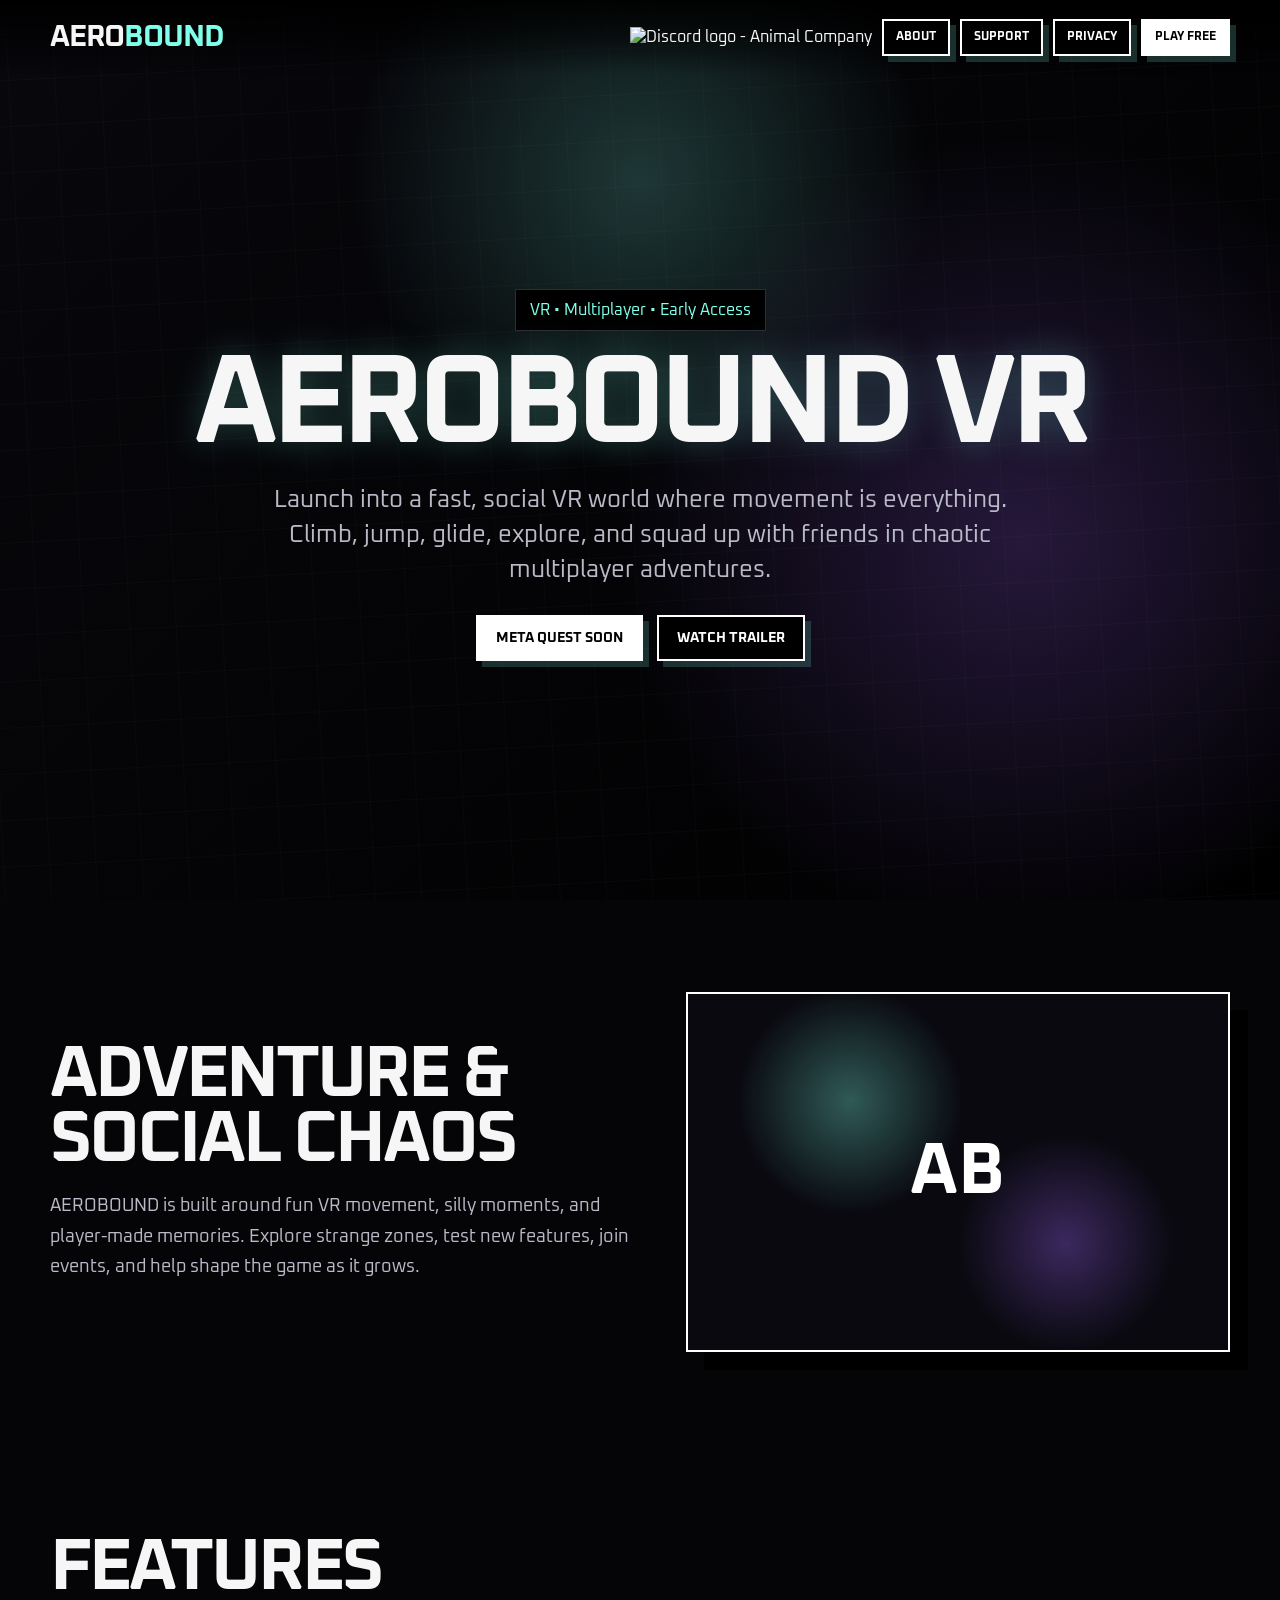
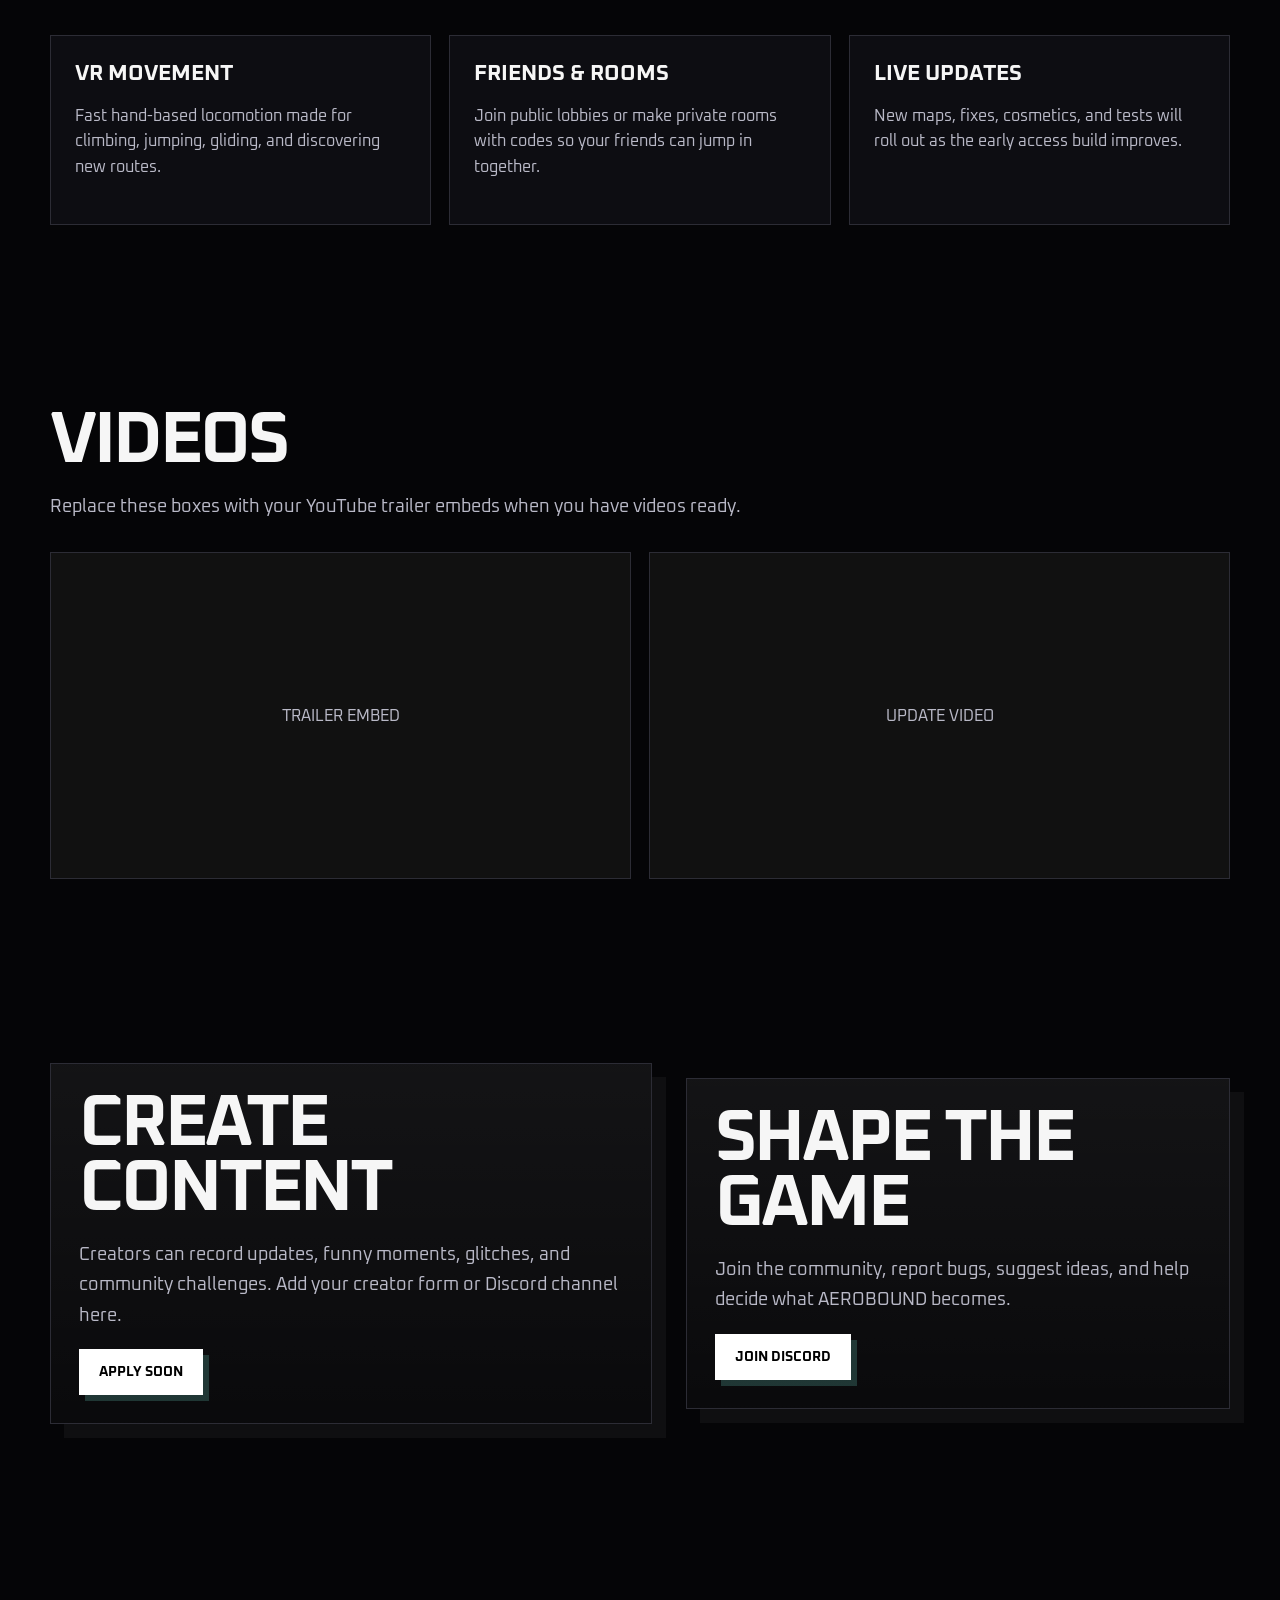
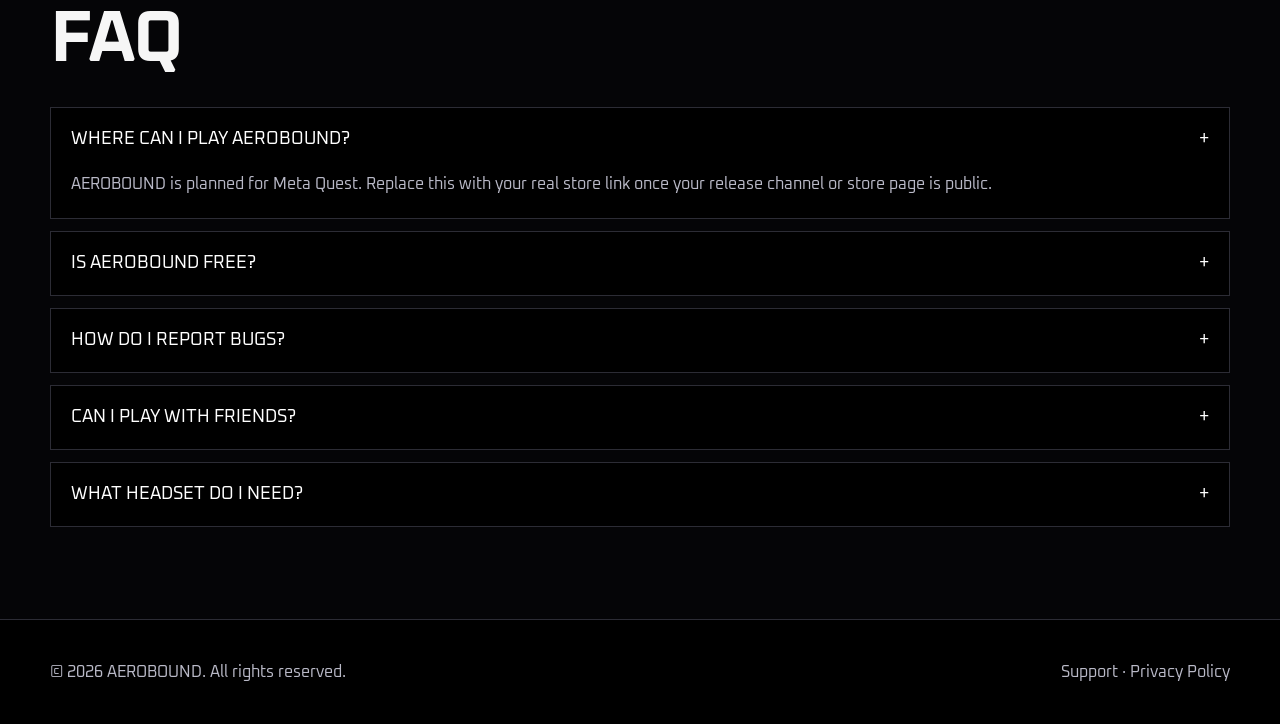
==== index.html @ 327889d9 "Add files via upload" ====
<!DOCTYPE html>
<html lang="en">
<head>
  <meta charset="utf-8">
  <title>AEROBOUND VR — Multiplayer VR Adventure Game</title>
  <meta name="description" content="AEROBOUND is a multiplayer VR adventure game built for movement, chaos, friends, and fast updates.">
  <meta property="og:title" content="AEROBOUND VR — Multiplayer VR Adventure Game">
  <meta property="og:description" content="Run, climb, glide, and survive with friends in AEROBOUND VR.">
  <meta name="viewport" content="width=device-width, initial-scale=1">
  <link rel="preconnect" href="https://fonts.googleapis.com">
  <link rel="preconnect" href="https://fonts.gstatic.com" crossorigin>
  <link href="https://fonts.googleapis.com/css2?family=Oxanium:wght@300;400;500;600;700;800&display=swap" rel="stylesheet">
  <link rel="stylesheet" href="assets/style.css">
</head>
<body>
<header class="nav">
  <div class="nav-inner">
    <a class="logo" href="index.html">AERO<span>BOUND</span></a>
    <nav class="nav-links">
      <a href="https://discord.com/invite/animalcompany" target="_blank" class="social-link-item w-inline-block"><img src="https://cdn.prod.website-files.com/68c5a54e4bcedd5575bdd7b5/68c8d2519acdcf470123af53_discord-logo.svg" loading="lazy" width="27" alt="Discord logo - Animal Company" class="image-18"></a>
      <a class="btn small ghost" href="#about">about</a>
      <a class="btn small ghost" href="support.html">support</a>
      <a class="btn small ghost" href="privacy.html">privacy</a>
      <a class="btn small" href="#play">play free</a>
    </nav>
  </div>
</header>

<main>
  <section class="hero" id="play">
    <div class="grid"></div>
    <div class="hero-card">
      <div class="badge">VR • Multiplayer • Early Access</div>
      <h1>AEROBOUND VR</h1>
      <p class="lead">Launch into a fast, social VR world where movement is everything. Climb, jump, glide, explore, and squad up with friends in chaotic multiplayer adventures.</p>
      <div class="hero-actions">
        <a class="btn" href="#" target="_blank">Meta Quest soon</a>
        <a class="btn ghost" href="#trailer">watch trailer</a>
      </div>
    </div>
  </section>

  <section class="section" id="about">
    <div class="container split">
      <div>
        <h2>Adventure & Social Chaos</h2>
        <p class="copy">AEROBOUND is built around fun VR movement, silly moments, and player-made memories. Explore strange zones, test new features, join events, and help shape the game as it grows.</p>
      </div>
      <div class="mock">AB</div>
    </div>
  </section>

  <section class="section">
    <div class="container">
      <h2>Features</h2>
      <div class="cards">
        <article class="card">
          <h3>VR Movement</h3>
          <p>Fast hand-based locomotion made for climbing, jumping, gliding, and discovering new routes.</p>
        </article>
        <article class="card">
          <h3>Friends & Rooms</h3>
          <p>Join public lobbies or make private rooms with codes so your friends can jump in together.</p>
        </article>
        <article class="card">
          <h3>Live Updates</h3>
          <p>New maps, fixes, cosmetics, and tests will roll out as the early access build improves.</p>
        </article>
      </div>
    </div>
  </section>

  <section class="section" id="trailer">
    <div class="container">
      <h2>Videos</h2>
      <p class="copy">Replace these boxes with your YouTube trailer embeds when you have videos ready.</p>
      <div class="video-grid">
        <div class="video-box">TRAILER EMBED</div>
        <div class="video-box">UPDATE VIDEO</div>
      </div>
    </div>
  </section>

  <section class="section">
    <div class="container split">
      <div class="panel">
        <h2>Create Content</h2>
        <p class="copy">Creators can record updates, funny moments, glitches, and community challenges. Add your creator form or Discord channel here.</p>
        <a class="btn" href="#" target="_blank">apply soon</a>
      </div>
      <div class="panel">
        <h2>Shape the Game</h2>
        <p class="copy">Join the community, report bugs, suggest ideas, and help decide what AEROBOUND becomes.</p>
        <a class="btn" href="#" target="_blank">join discord</a>
      </div>
    </div>
  </section>

  <section class="section" id="faq">
    <div class="container">
      <h2>FAQ</h2>
      <div class="faq">
        <div class="faq-item open">
          <button class="faq-q">Where can I play AEROBOUND? <span>+</span></button>
          <div class="faq-a">AEROBOUND is planned for Meta Quest. Replace this with your real store link once your release channel or store page is public.</div>
        </div>
        <div class="faq-item">
          <button class="faq-q">Is AEROBOUND free? <span>+</span></button>
          <div class="faq-a">Set this to match your real plan. Example: “Yes, AEROBOUND will be free during early access.”</div>
        </div>
        <div class="faq-item">
          <button class="faq-q">How do I report bugs? <span>+</span></button>
          <div class="faq-a">Use the support page or Discord bug-report channel. Add your real links before publishing.</div>
        </div>
        <div class="faq-item">
          <button class="faq-q">Can I play with friends? <span>+</span></button>
          <div class="faq-a">Yes, the goal is public and private multiplayer rooms so friends can play together.</div>
        </div>
        <div class="faq-item">
          <button class="faq-q">What headset do I need? <span>+</span></button>
          <div class="faq-a">Planned support should list your tested devices, like Meta Quest 2, Quest 3S, and Quest 3, once confirmed.</div>
        </div>
      </div>
    </div>
  </section>
</main>

<footer class="footer">
  <div class="footer-inner">
    <div>© <span id="year"></span> AEROBOUND. All rights reserved.</div>
    <div><a href="support.html">Support</a> · <a href="privacy.html">Privacy Policy</a></div>
  </div>
</footer>
<script src="assets/script.js"></script>
</body>
</html>
---- assets/style.css ----
:root{
  --bg:#050507;
  --panel:#0d0d12;
  --text:#f6f6f6;
  --muted:#b9b9c7;
  --line:#2c2c35;
  --accent:#80ffea;
  --accent2:#a267ff;
  --white:#fff;
  --black:#000;
}
*{box-sizing:border-box}
html{scroll-behavior:smooth}
body{margin:0;background:var(--bg);color:var(--text);font-family:Oxanium,Arial,sans-serif;overflow-x:hidden}
a{color:inherit;text-decoration:none}
.nav{
  position:fixed;top:0;left:0;right:0;z-index:20;
  background:linear-gradient(180deg,rgba(0,0,0,.92),rgba(0,0,0,.55),transparent);
  padding:18px 24px;
}
.nav-inner{max-width:1180px;margin:auto;display:flex;align-items:center;justify-content:space-between;gap:18px}
.logo{font-family:Oxanium,monospace;font-weight:700;font-size:30px;letter-spacing:-1px}
.logo span{color:var(--accent)}
.nav-links{display:flex;gap:10px;align-items:center;flex-wrap:wrap;justify-content:flex-end}
.btn{
  display:inline-flex;align-items:center;justify-content:center;gap:8px;
  border:2px solid var(--white);background:var(--white);color:var(--black);
  padding:12px 18px;border-radius:0;text-transform:uppercase;font-family:Oxanium,monospace;
  font-weight:700;font-size:14px;transition:.18s ease;box-shadow:6px 6px 0 rgba(128,255,234,.18)
}
.btn:hover{transform:translate(-2px,-2px);box-shadow:8px 8px 0 rgba(162,103,255,.45)}
.btn.ghost{background:#000;color:#fff}
.btn.small{padding:9px 12px;font-size:12px}
.hero{
  min-height:100vh;display:flex;align-items:center;justify-content:center;text-align:center;
  padding:120px 22px 70px;position:relative;overflow:hidden;
  background:
    radial-gradient(circle at 50% 20%, rgba(128,255,234,.2), transparent 30%),
    radial-gradient(circle at 80% 60%, rgba(162,103,255,.22), transparent 35%),
    linear-gradient(135deg,#08080d,#000);
}
.grid{
  position:absolute;inset:0;opacity:.18;background-image:
    linear-gradient(rgba(255,255,255,.12) 1px,transparent 1px),
    linear-gradient(90deg,rgba(255,255,255,.12) 1px,transparent 1px);
  background-size:42px 42px;transform:rotate(-3deg) scale(1.1)
}
.hero-card{position:relative;z-index:2;max-width:900px}
.badge{font-family:Oxanium,monospace;border:1px solid var(--line);background:#000;padding:10px 14px;display:inline-block;margin-bottom:20px;color:var(--accent)}
h1,h2,h3{font-family:Oxanium,monospace;text-transform:uppercase;margin:0}
h1{font-size:clamp(54px,11vw,126px);line-height:.86;letter-spacing:-6px;text-shadow:0 0 35px rgba(128,255,234,.25)}
h2{font-size:clamp(34px,6vw,72px);line-height:.9;letter-spacing:-3px}
h3{font-size:22px}
.lead{font-size:clamp(18px,2vw,24px);line-height:1.45;color:var(--muted);max-width:760px;margin:24px auto 28px}
.hero-actions{display:flex;gap:14px;justify-content:center;flex-wrap:wrap}
.section{padding:92px 22px;position:relative}
.container{max-width:1180px;margin:auto}
.split{display:grid;grid-template-columns:1.05fr .95fr;gap:34px;align-items:center}
.copy{font-size:18px;line-height:1.7;color:var(--muted)}
.panel{
  background:linear-gradient(180deg,rgba(255,255,255,.06),rgba(255,255,255,.02));
  border:1px solid var(--line);padding:28px;box-shadow:14px 14px 0 rgba(255,255,255,.04)
}
.mock{
  min-height:360px;border:2px solid #fff;background:
   radial-gradient(circle at 30% 30%,rgba(128,255,234,.33),transparent 25%),
   radial-gradient(circle at 70% 70%,rgba(162,103,255,.33),transparent 24%),
   #09090f;display:flex;align-items:center;justify-content:center;
   font-family:Oxanium,monospace;font-size:72px;font-weight:700;color:#fff;box-shadow:18px 18px 0 #000
}
.cards{display:grid;grid-template-columns:repeat(3,1fr);gap:18px;margin-top:34px}
.card{background:var(--panel);border:1px solid var(--line);padding:24px;min-height:190px}
.card p{color:var(--muted);line-height:1.6}
.video-grid{display:grid;grid-template-columns:repeat(2,1fr);gap:18px;margin-top:30px}
.video-box{aspect-ratio:16/9;border:1px solid var(--line);background:#111;display:flex;align-items:center;justify-content:center;color:var(--muted);font-family:Oxanium,monospace}
.faq{display:grid;gap:12px;margin-top:34px}
.faq-item{background:#000;border:1px solid var(--line)}
.faq-q{width:100%;padding:20px;background:#000;color:#fff;border:0;text-align:left;font-family:Oxanium,monospace;text-transform:uppercase;font-size:18px;cursor:pointer;display:flex;justify-content:space-between;gap:20px}
.faq-a{display:none;padding:0 20px 20px;color:var(--muted);line-height:1.65}
.faq-item.open .faq-a{display:block}
.footer{padding:42px 22px;border-top:1px solid var(--line);background:#000;color:var(--muted)}
.footer-inner{max-width:1180px;margin:auto;display:flex;justify-content:space-between;gap:18px;flex-wrap:wrap}
.page{padding-top:120px;min-height:80vh}
.notice{border-left:4px solid var(--accent);padding:14px 18px;background:#0b0b10;color:var(--muted);line-height:1.55}
@media(max-width:850px){
  .nav{position:absolute}
  .nav-inner{align-items:flex-start;flex-direction:column}
  .nav-links{justify-content:flex-start}
  .split,.cards,.video-grid{grid-template-columns:1fr}
  h1{letter-spacing:-3px}
}
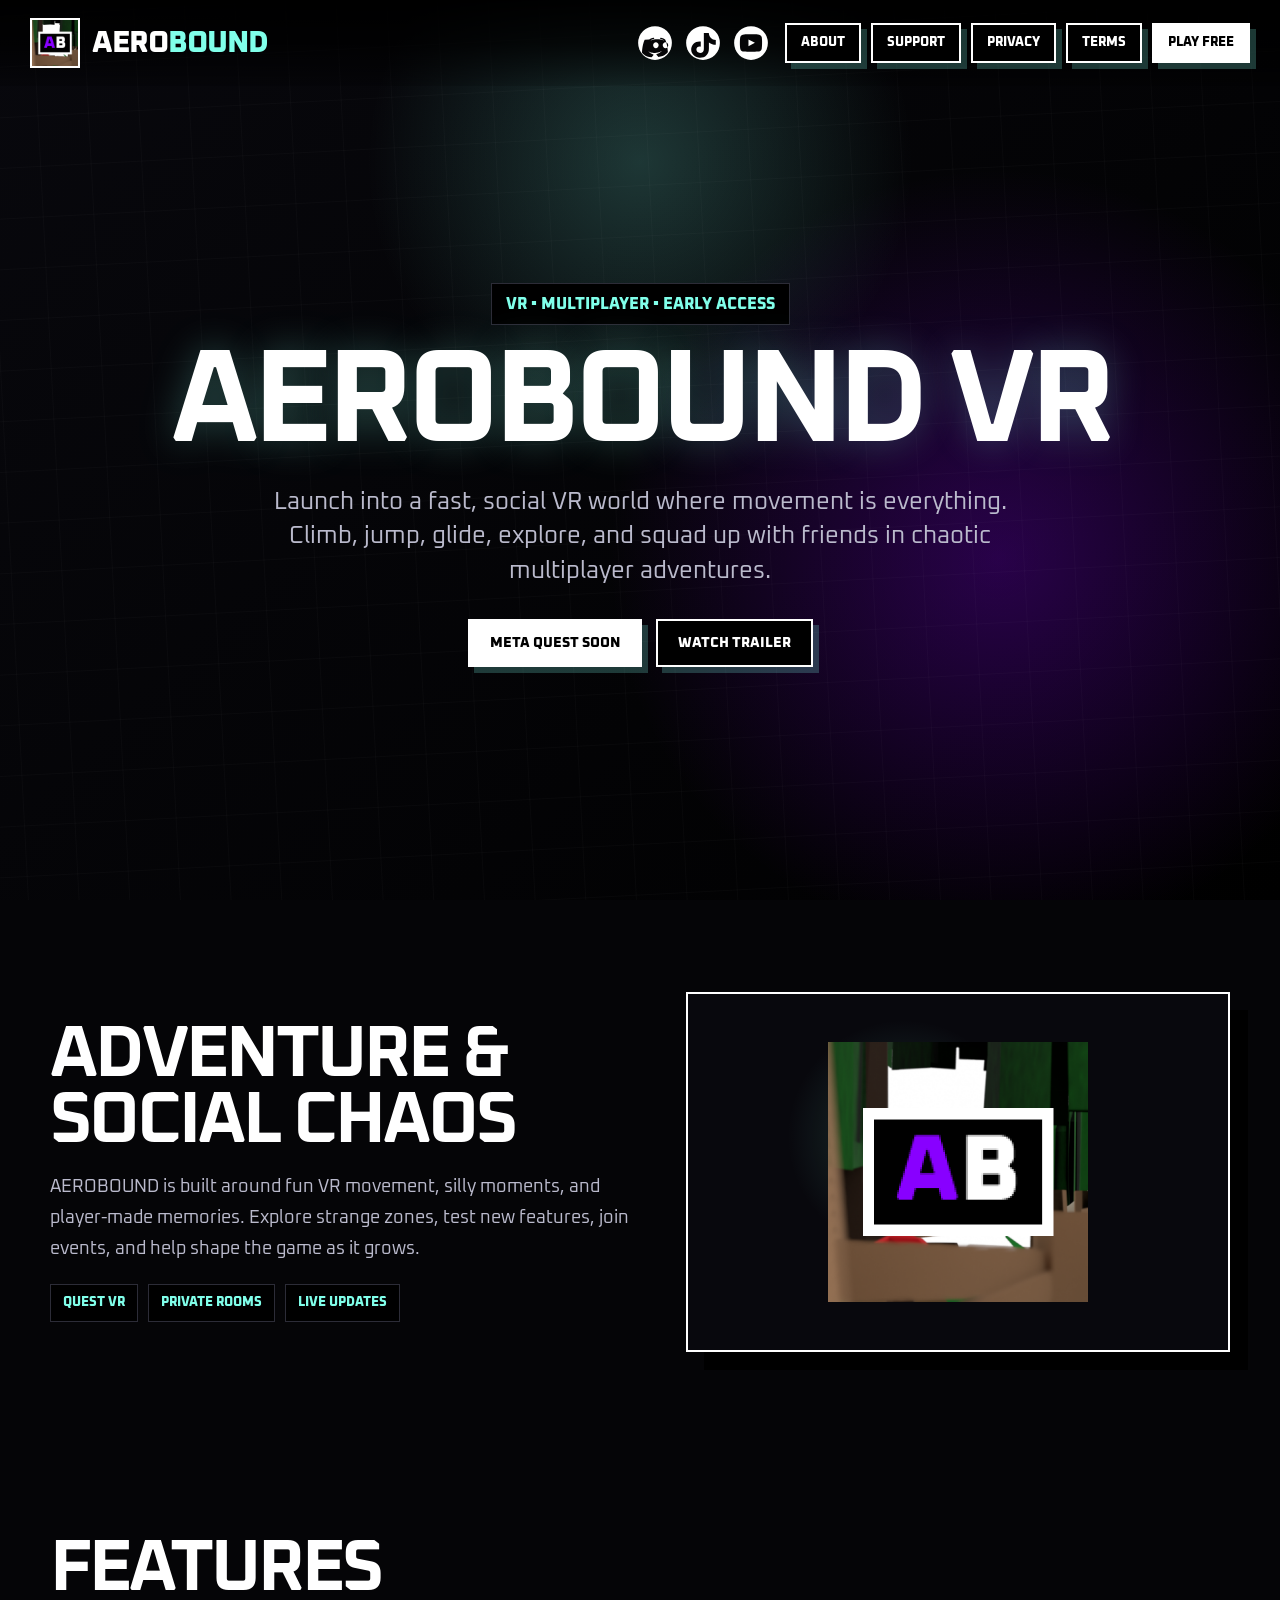
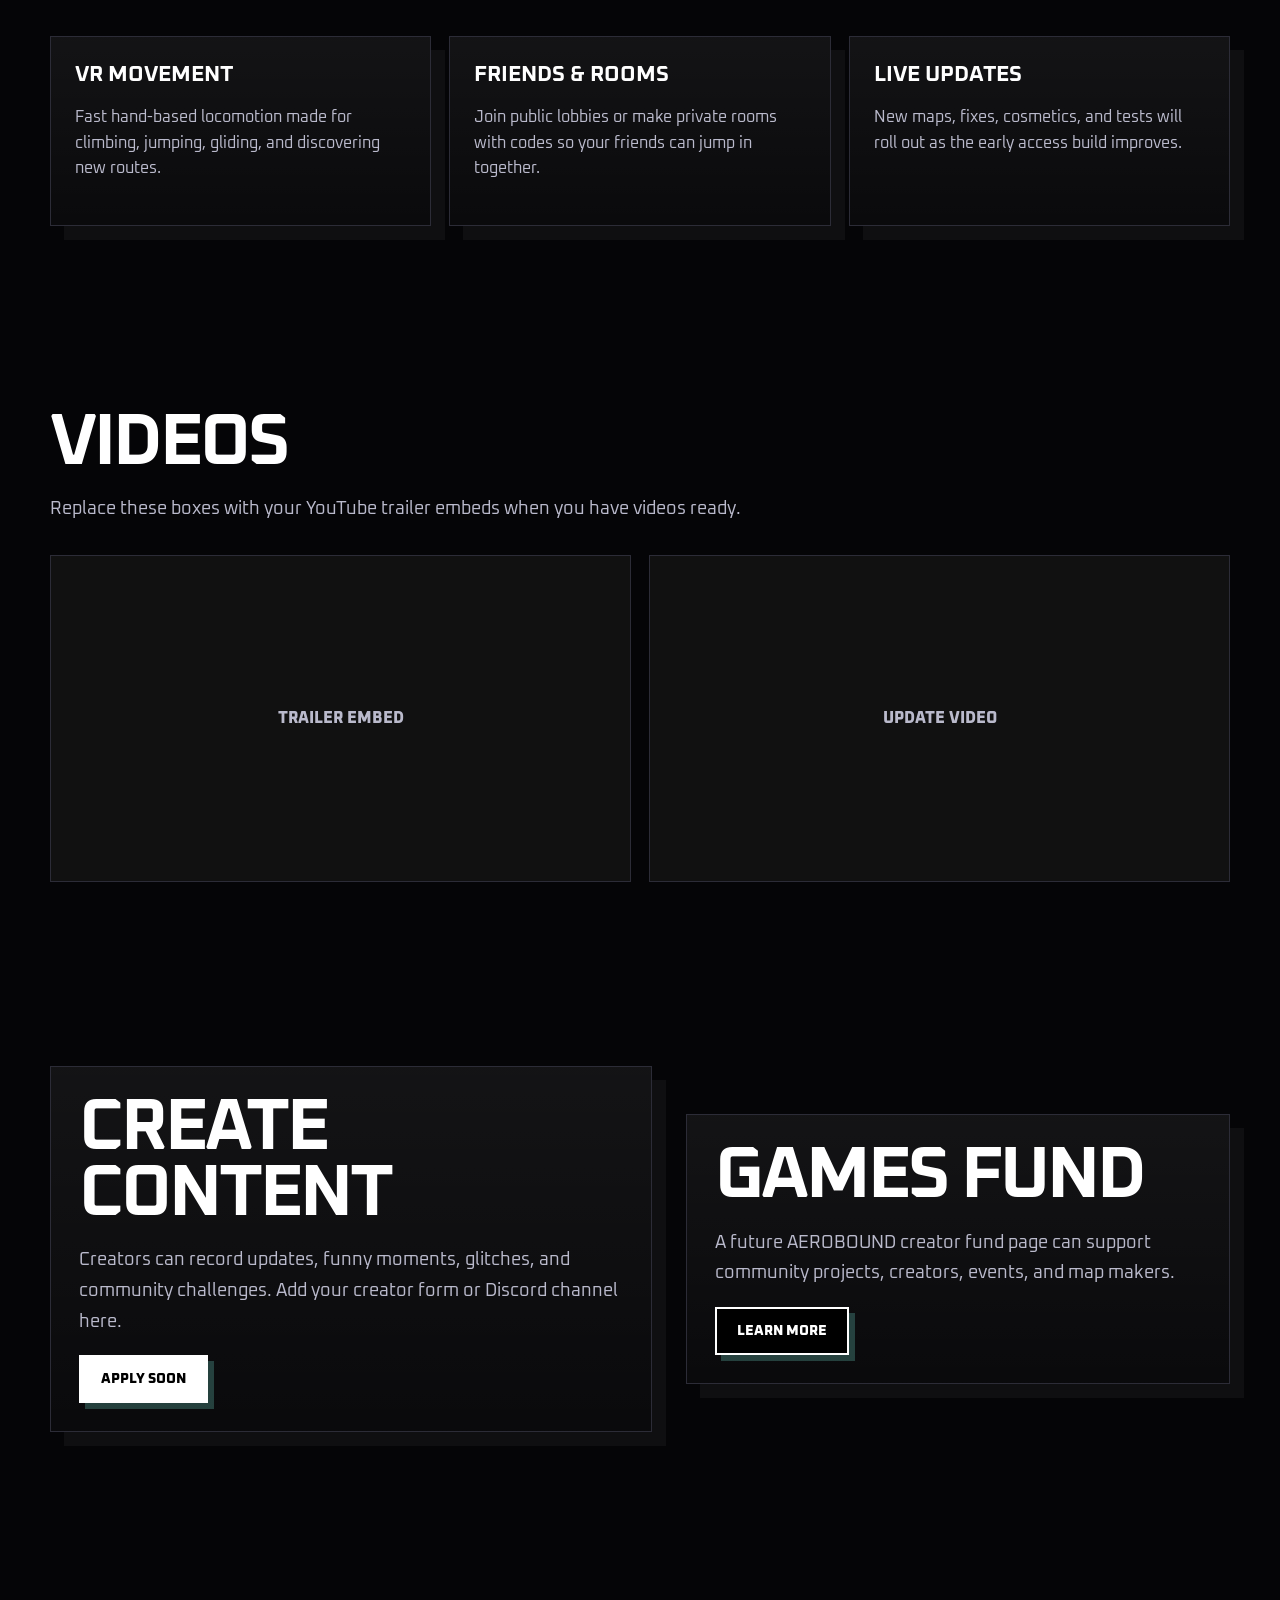
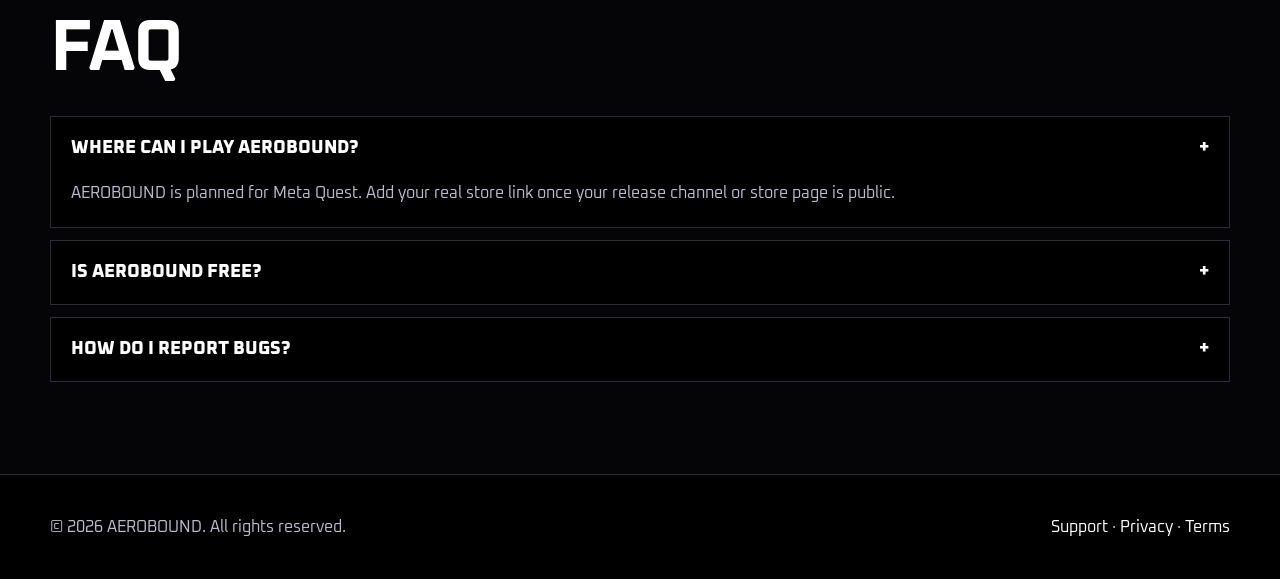
==== commit 4c7d2cfd: "Add files via upload" ====
--- a/index.html
+++ b/index.html
@@ -1,136 +1,7 @@
-<!DOCTYPE html>
-<html lang="en">
-<head>
-  <meta charset="utf-8">
-  <title>AEROBOUND VR — Multiplayer VR Adventure Game</title>
-  <meta name="description" content="AEROBOUND is a multiplayer VR adventure game built for movement, chaos, friends, and fast updates.">
-  <meta property="og:title" content="AEROBOUND VR — Multiplayer VR Adventure Game">
-  <meta property="og:description" content="Run, climb, glide, and survive with friends in AEROBOUND VR.">
-  <meta name="viewport" content="width=device-width, initial-scale=1">
-  <link rel="preconnect" href="https://fonts.googleapis.com">
-  <link rel="preconnect" href="https://fonts.gstatic.com" crossorigin>
-  <link href="https://fonts.googleapis.com/css2?family=Oxanium:wght@300;400;500;600;700;800&display=swap" rel="stylesheet">
-  <link rel="stylesheet" href="assets/style.css">
-</head>
-<body>
-<header class="nav">
-  <div class="nav-inner">
-    <a class="logo" href="index.html">AERO<span>BOUND</span></a>
-    <nav class="nav-links">
-      <a href="https://discord.com/invite/animalcompany" target="_blank" class="social-link-item w-inline-block"><img src="https://cdn.prod.website-files.com/68c5a54e4bcedd5575bdd7b5/68c8d2519acdcf470123af53_discord-logo.svg" loading="lazy" width="27" alt="Discord logo - Animal Company" class="image-18"></a>
-      <a class="btn small ghost" href="#about">about</a>
-      <a class="btn small ghost" href="support.html">support</a>
-      <a class="btn small ghost" href="privacy.html">privacy</a>
-      <a class="btn small" href="#play">play free</a>
-    </nav>
-  </div>
-</header>
-
-<main>
-  <section class="hero" id="play">
-    <div class="grid"></div>
-    <div class="hero-card">
-      <div class="badge">VR • Multiplayer • Early Access</div>
-      <h1>AEROBOUND VR</h1>
-      <p class="lead">Launch into a fast, social VR world where movement is everything. Climb, jump, glide, explore, and squad up with friends in chaotic multiplayer adventures.</p>
-      <div class="hero-actions">
-        <a class="btn" href="#" target="_blank">Meta Quest soon</a>
-        <a class="btn ghost" href="#trailer">watch trailer</a>
-      </div>
-    </div>
-  </section>
-
-  <section class="section" id="about">
-    <div class="container split">
-      <div>
-        <h2>Adventure & Social Chaos</h2>
-        <p class="copy">AEROBOUND is built around fun VR movement, silly moments, and player-made memories. Explore strange zones, test new features, join events, and help shape the game as it grows.</p>
-      </div>
-      <div class="mock">AB</div>
-    </div>
-  </section>
-
-  <section class="section">
-    <div class="container">
-      <h2>Features</h2>
-      <div class="cards">
-        <article class="card">
-          <h3>VR Movement</h3>
-          <p>Fast hand-based locomotion made for climbing, jumping, gliding, and discovering new routes.</p>
-        </article>
-        <article class="card">
-          <h3>Friends & Rooms</h3>
-          <p>Join public lobbies or make private rooms with codes so your friends can jump in together.</p>
-        </article>
-        <article class="card">
-          <h3>Live Updates</h3>
-          <p>New maps, fixes, cosmetics, and tests will roll out as the early access build improves.</p>
-        </article>
-      </div>
-    </div>
-  </section>
-
-  <section class="section" id="trailer">
-    <div class="container">
-      <h2>Videos</h2>
-      <p class="copy">Replace these boxes with your YouTube trailer embeds when you have videos ready.</p>
-      <div class="video-grid">
-        <div class="video-box">TRAILER EMBED</div>
-        <div class="video-box">UPDATE VIDEO</div>
-      </div>
-    </div>
-  </section>
-
-  <section class="section">
-    <div class="container split">
-      <div class="panel">
-        <h2>Create Content</h2>
-        <p class="copy">Creators can record updates, funny moments, glitches, and community challenges. Add your creator form or Discord channel here.</p>
-        <a class="btn" href="#" target="_blank">apply soon</a>
-      </div>
-      <div class="panel">
-        <h2>Shape the Game</h2>
-        <p class="copy">Join the community, report bugs, suggest ideas, and help decide what AEROBOUND becomes.</p>
-        <a class="btn" href="#" target="_blank">join discord</a>
-      </div>
-    </div>
-  </section>
-
-  <section class="section" id="faq">
-    <div class="container">
-      <h2>FAQ</h2>
-      <div class="faq">
-        <div class="faq-item open">
-          <button class="faq-q">Where can I play AEROBOUND? <span>+</span></button>
-          <div class="faq-a">AEROBOUND is planned for Meta Quest. Replace this with your real store link once your release channel or store page is public.</div>
-        </div>
-        <div class="faq-item">
-          <button class="faq-q">Is AEROBOUND free? <span>+</span></button>
-          <div class="faq-a">Set this to match your real plan. Example: “Yes, AEROBOUND will be free during early access.”</div>
-        </div>
-        <div class="faq-item">
-          <button class="faq-q">How do I report bugs? <span>+</span></button>
-          <div class="faq-a">Use the support page or Discord bug-report channel. Add your real links before publishing.</div>
-        </div>
-        <div class="faq-item">
-          <button class="faq-q">Can I play with friends? <span>+</span></button>
-          <div class="faq-a">Yes, the goal is public and private multiplayer rooms so friends can play together.</div>
-        </div>
-        <div class="faq-item">
-          <button class="faq-q">What headset do I need? <span>+</span></button>
-          <div class="faq-a">Planned support should list your tested devices, like Meta Quest 2, Quest 3S, and Quest 3, once confirmed.</div>
-        </div>
-      </div>
-    </div>
-  </section>
-</main>
-
-<footer class="footer">
-  <div class="footer-inner">
-    <div>© <span id="year"></span> AEROBOUND. All rights reserved.</div>
-    <div><a href="support.html">Support</a> · <a href="privacy.html">Privacy Policy</a></div>
-  </div>
-</footer>
-<script src="assets/script.js"></script>
-</body>
-</html>
+<!DOCTYPE html><html lang="en"><head><meta charset="utf-8"><title>AEROBOUND VR</title><meta name="description" content="AEROBOUND is a multiplayer VR adventure game built for movement, chaos, friends, and fast updates."><meta name="viewport" content="width=device-width, initial-scale=1"><meta property="og:title" content="AEROBOUND VR"><meta property="og:description" content="AEROBOUND is a multiplayer VR adventure game built for movement, chaos, friends, and fast updates."><meta property="og:image" content="assets/images/og-image.png"><meta name="theme-color" content="#050507"><link rel="icon" href="favicon.ico"><link rel="icon" type="image/png" sizes="32x32" href="assets/favicons/favicon-32.png"><link rel="apple-touch-icon" href="assets/favicons/apple-touch-icon.png"><link rel="preconnect" href="https://fonts.googleapis.com"><link rel="preconnect" href="https://fonts.gstatic.com" crossorigin><link href="https://fonts.googleapis.com/css2?family=Oxanium:wght@300;400;500;600;700;800&display=swap" rel="stylesheet"><link rel="stylesheet" href="assets/css/style.css"></head><body><header class="nav"><div class="nav-inner"><a class="brand" href="./"><img src="assets/images/logo.png" alt="AEROBOUND AB logo"><span>AERO<span>BOUND</span></span></a><div class="nav-right"><div class="socials"><a href="https://discord.com" target="_blank" aria-label="Discord"><img src="assets/icons/discord.svg" alt="Discord"></a><a href="https://www.tiktok.com" target="_blank" aria-label="TikTok"><img src="assets/icons/tiktok.svg" alt="TikTok"></a><a href="https://www.youtube.com" target="_blank" aria-label="YouTube"><img src="assets/icons/youtube.svg" alt="YouTube"></a></div><button class="menu-btn" data-menu>Menu</button><nav class="nav-links"><a class="btn small ghost" href="#about">About</a><a class="btn small ghost" href="support/">Support</a><a class="btn small ghost" href="privacy/">Privacy</a><a class="btn small ghost" href="terms/">Terms</a><a class="btn small" href="#play">Play Free</a></nav></div></div></header>
+<main><section class="hero" id="play"><div class="grid"></div><div class="hero-card"><div class="badge">VR • Multiplayer • Early Access</div><h1>AEROBOUND VR</h1><p class="lead">Launch into a fast, social VR world where movement is everything. Climb, jump, glide, explore, and squad up with friends in chaotic multiplayer adventures.</p><div class="hero-actions"><a class="btn" href="#">Meta Quest Soon</a><a class="btn ghost" href="#trailer">Watch Trailer</a></div></div></section>
+<section class="section" id="about"><div class="container split"><div><h2>Adventure & Social Chaos</h2><p class="copy">AEROBOUND is built around fun VR movement, silly moments, and player-made memories. Explore strange zones, test new features, join events, and help shape the game as it grows.</p><div class="pill-list"><span class="pill">Quest VR</span><span class="pill">Private Rooms</span><span class="pill">Live Updates</span></div></div><div class="logo-showcase"><img src="assets/images/logo.png" alt="AEROBOUND AB logo"></div></div></section>
+<section class="section"><div class="container"><h2>Features</h2><div class="cards"><article class="card"><h3>VR Movement</h3><p>Fast hand-based locomotion made for climbing, jumping, gliding, and discovering new routes.</p></article><article class="card"><h3>Friends & Rooms</h3><p>Join public lobbies or make private rooms with codes so your friends can jump in together.</p></article><article class="card"><h3>Live Updates</h3><p>New maps, fixes, cosmetics, and tests will roll out as the early access build improves.</p></article></div></div></section>
+<section class="section" id="trailer"><div class="container"><h2>Videos</h2><p class="copy">Replace these boxes with your YouTube trailer embeds when you have videos ready.</p><div class="video-grid"><div class="video-box">TRAILER EMBED</div><div class="video-box">UPDATE VIDEO</div></div></div></section>
+<section class="section"><div class="container split"><div class="panel"><h2>Create Content</h2><p class="copy">Creators can record updates, funny moments, glitches, and community challenges. Add your creator form or Discord channel here.</p><a class="btn" href="#">Apply Soon</a></div><div class="panel"><h2>Games Fund</h2><p class="copy">A future AEROBOUND creator fund page can support community projects, creators, events, and map makers.</p><a class="btn ghost" href="games-fund/">Learn More</a></div></div></section>
+<section class="section" id="faq"><div class="container"><h2>FAQ</h2><div class="faq"><div class="faq-item open"><button class="faq-q">Where can I play AEROBOUND? <span>+</span></button><div class="faq-a">AEROBOUND is planned for Meta Quest. Add your real store link once your release channel or store page is public.</div></div><div class="faq-item"><button class="faq-q">Is AEROBOUND free? <span>+</span></button><div class="faq-a">Set this to match your real plan. Example: “Yes, AEROBOUND will be free during early access.”</div></div><div class="faq-item"><button class="faq-q">How do I report bugs? <span>+</span></button><div class="faq-a">Use the support page or Discord bug-report channel.</div></div></div></div></section></main><footer class="footer"><div class="footer-inner"><div>© <span data-year></span> AEROBOUND. All rights reserved.</div><div><a href="support/">Support</a> · <a href="privacy/">Privacy</a> · <a href="terms/">Terms</a></div></div></footer><script src="assets/js/script.js"></script></body></html>
--- a/assets/css/style.css
+++ b/assets/css/style.css
@@ -0,0 +1 @@
+:root{--bg:#050507;--panel:#0d0d12;--text:#fff;--muted:#babacc;--line:#2c2c37;--accent:#80ffea;--purple:#8c00ff;--shadow:rgba(128,255,234,.22)}*{box-sizing:border-box}html{scroll-behavior:smooth}body{margin:0;background:var(--bg);color:var(--text);font-family:Oxanium,Arial,sans-serif;overflow-x:hidden}a{color:inherit;text-decoration:none}img{max-width:100%;display:block}.nav{position:fixed;top:0;left:0;right:0;z-index:50;background:linear-gradient(180deg,rgba(0,0,0,.96),rgba(0,0,0,.74),rgba(0,0,0,.15));padding:18px 22px}.nav-inner{max-width:1220px;margin:auto;display:flex;align-items:center;justify-content:space-between;gap:18px}.brand{display:flex;align-items:center;gap:12px;font-weight:800;font-size:30px;letter-spacing:-1px}.brand img{width:50px;height:50px;object-fit:cover;border:2px solid #fff}.brand span span{color:var(--accent)}.nav-right{display:flex;align-items:center;gap:16px}.socials{display:flex;align-items:center;gap:12px}.socials a{width:36px;height:36px;display:grid;place-items:center;transition:.18s}.socials a:hover{transform:translateY(-3px) scale(1.06)}.nav-links{display:flex;align-items:center;gap:10px}.btn{display:inline-flex;align-items:center;justify-content:center;border:2px solid #fff;background:#fff;color:#000;padding:13px 20px;text-transform:uppercase;font-weight:800;font-size:14px;box-shadow:6px 6px 0 var(--shadow);transition:.18s}.btn:hover{transform:translate(-2px,-2px);box-shadow:9px 9px 0 rgba(140,0,255,.55)}.btn.ghost{background:#000;color:#fff}.btn.small{padding:10px 14px;font-size:13px}.menu-btn{display:none;background:#000;color:#fff;border:2px solid #fff;padding:10px 12px;font-family:inherit;font-weight:800;text-transform:uppercase}.hero{min-height:100vh;display:flex;align-items:center;justify-content:center;text-align:center;padding:130px 22px 80px;position:relative;overflow:hidden;background:radial-gradient(circle at 50% 18%,rgba(128,255,234,.20),transparent 28%),radial-gradient(circle at 78% 62%,rgba(140,0,255,.28),transparent 34%),linear-gradient(135deg,#08080d,#000)}.grid{position:absolute;inset:0;opacity:.16;background-image:linear-gradient(rgba(255,255,255,.14) 1px,transparent 1px),linear-gradient(90deg,rgba(255,255,255,.14) 1px,transparent 1px);background-size:44px 44px;transform:rotate(-3deg) scale(1.15)}.hero-card{position:relative;z-index:2;max-width:960px}.badge{display:inline-block;border:1px solid var(--line);background:#000;padding:10px 14px;color:var(--accent);font-weight:800;text-transform:uppercase;margin-bottom:22px}h1,h2,h3{font-family:Oxanium,monospace;text-transform:uppercase;margin:0}h1{font-size:clamp(56px,11vw,132px);line-height:.86;letter-spacing:-6px;text-shadow:0 0 38px rgba(128,255,234,.28)}h2{font-size:clamp(34px,6vw,72px);line-height:.92;letter-spacing:-3px}h3{font-size:22px}.lead{font-size:clamp(18px,2vw,24px);line-height:1.45;color:var(--muted);max-width:780px;margin:24px auto 30px}.hero-actions,.row-actions{display:flex;gap:14px;justify-content:center;flex-wrap:wrap}.section{padding:92px 22px;position:relative}.container{max-width:1180px;margin:auto}.split{display:grid;grid-template-columns:1.05fr .95fr;gap:34px;align-items:center}.copy{font-size:18px;line-height:1.7;color:var(--muted)}.panel,.card{background:linear-gradient(180deg,rgba(255,255,255,.06),rgba(255,255,255,.02));border:1px solid var(--line);box-shadow:14px 14px 0 rgba(255,255,255,.04)}.panel{padding:28px}.logo-showcase{min-height:360px;display:grid;place-items:center;background:radial-gradient(circle at 40% 40%,rgba(128,255,234,.18),transparent 30%),#08080d;border:2px solid #fff;box-shadow:18px 18px 0 #000}.logo-showcase img{width:260px;height:260px;object-fit:cover}.cards{display:grid;grid-template-columns:repeat(3,1fr);gap:18px;margin-top:34px}.card{padding:24px;min-height:190px}.card p{color:var(--muted);line-height:1.6}.video-grid{display:grid;grid-template-columns:repeat(2,1fr);gap:18px;margin-top:30px}.video-box{aspect-ratio:16/9;border:1px solid var(--line);background:#111;display:flex;align-items:center;justify-content:center;color:var(--muted);font-weight:800}.faq{display:grid;gap:12px;margin-top:34px}.faq-item{background:#000;border:1px solid var(--line)}.faq-q{width:100%;padding:20px;background:#000;color:#fff;border:0;text-align:left;font-family:inherit;text-transform:uppercase;font-size:18px;font-weight:800;cursor:pointer;display:flex;justify-content:space-between}.faq-a{display:none;padding:0 20px 20px;color:var(--muted);line-height:1.65}.faq-item.open .faq-a{display:block}.page{padding-top:145px;min-height:80vh}.notice{border-left:4px solid var(--accent);padding:14px 18px;background:#0b0b10;color:var(--muted);line-height:1.55}.footer{padding:42px 22px;border-top:1px solid var(--line);background:#000;color:var(--muted)}.footer-inner{max-width:1180px;margin:auto;display:flex;justify-content:space-between;gap:18px;flex-wrap:wrap}.footer a{color:#fff}.pill-list{display:flex;gap:10px;flex-wrap:wrap;margin-top:20px}.pill{border:1px solid var(--line);padding:10px 12px;background:#000;color:var(--accent);font-weight:800;text-transform:uppercase;font-size:13px}.mobile-only{display:none}@media(max-width:980px){.nav-inner{align-items:flex-start}.nav-right{margin-left:auto}.menu-btn{display:block}.nav-links{display:none;position:absolute;top:82px;left:22px;right:22px;background:#000;border:1px solid var(--line);padding:12px;flex-direction:column;align-items:stretch}.nav-links.open{display:flex}.nav-links .btn{width:100%}.socials{display:none}.split,.cards,.video-grid{grid-template-columns:1fr}.brand{font-size:24px}.brand img{width:44px;height:44px}h1{letter-spacing:-3px}.section{padding:72px 18px}.page{padding-top:120px}.mobile-only{display:block}}@media(max-width:520px){.nav{padding:14px}.brand span{display:none}.hero{padding-top:110px}.btn{width:100%}.hero-actions{width:100%}.logo-showcase img{width:210px;height:210px}}
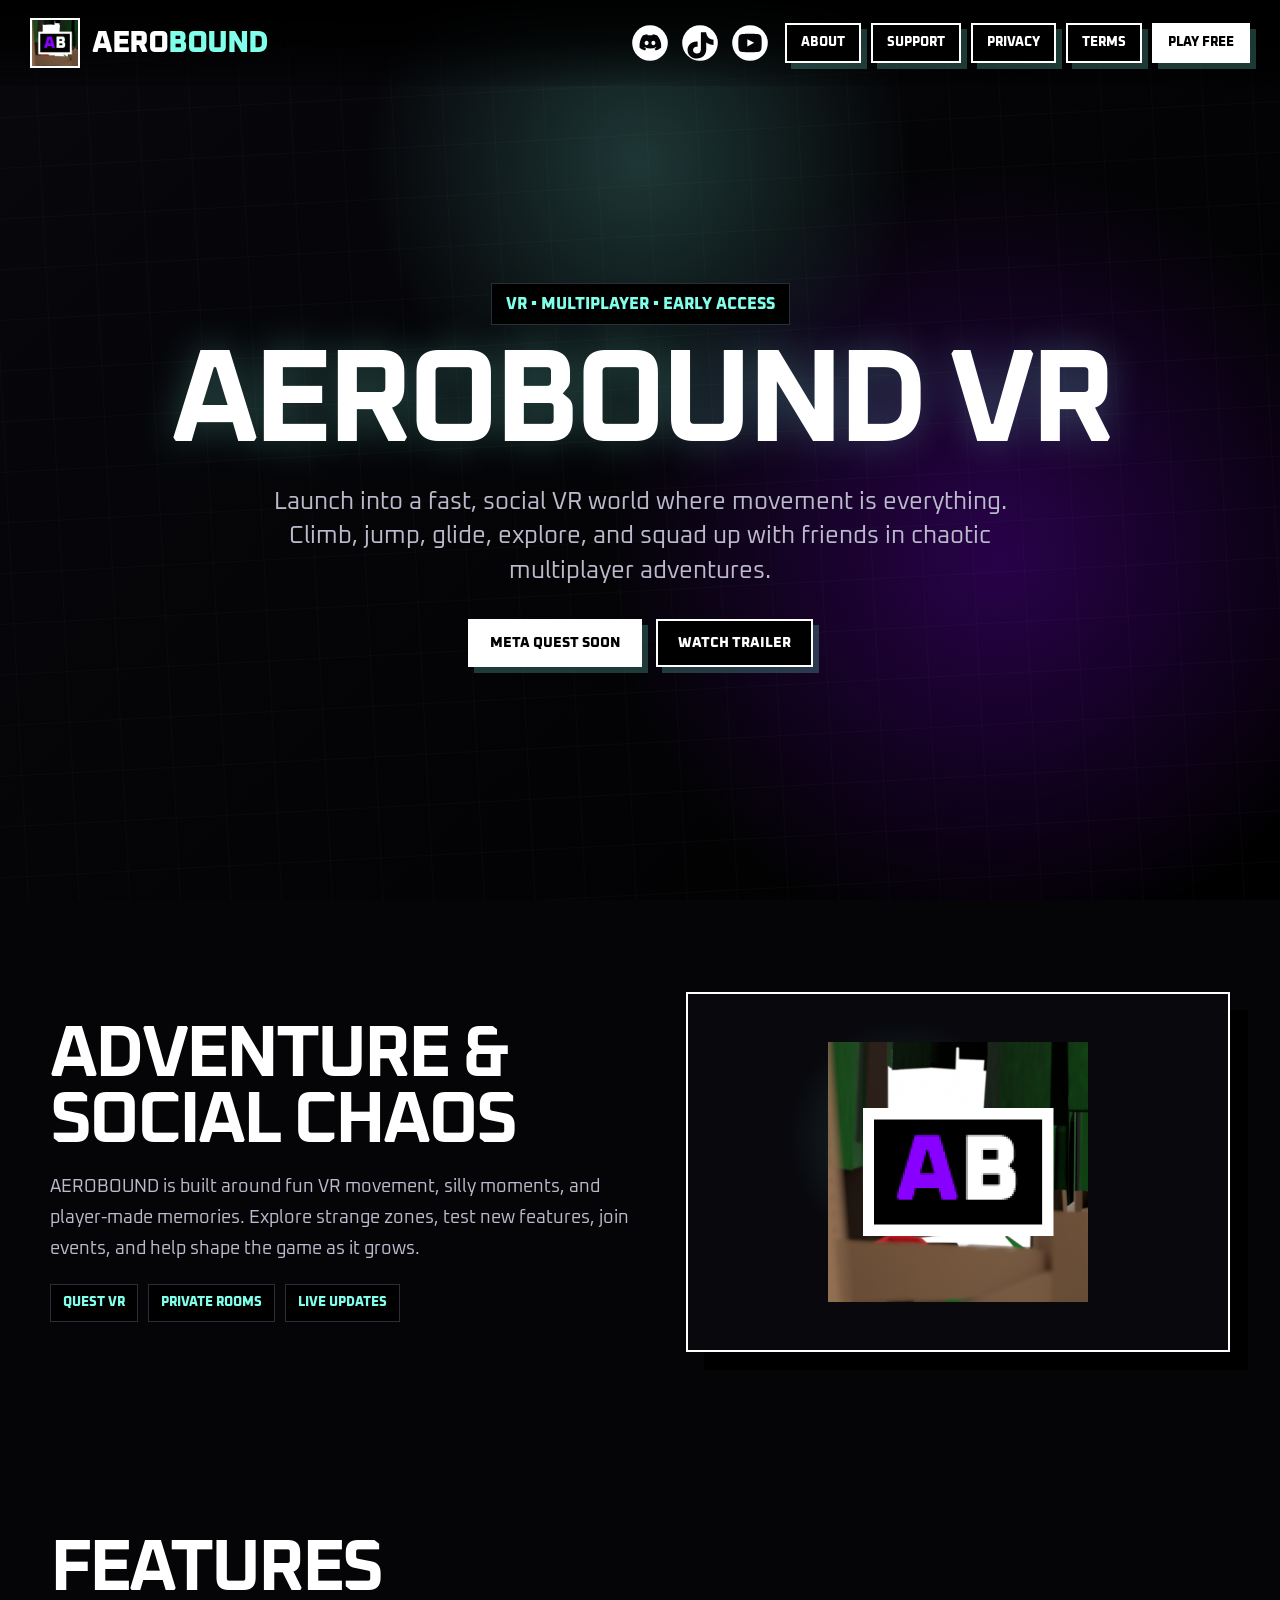
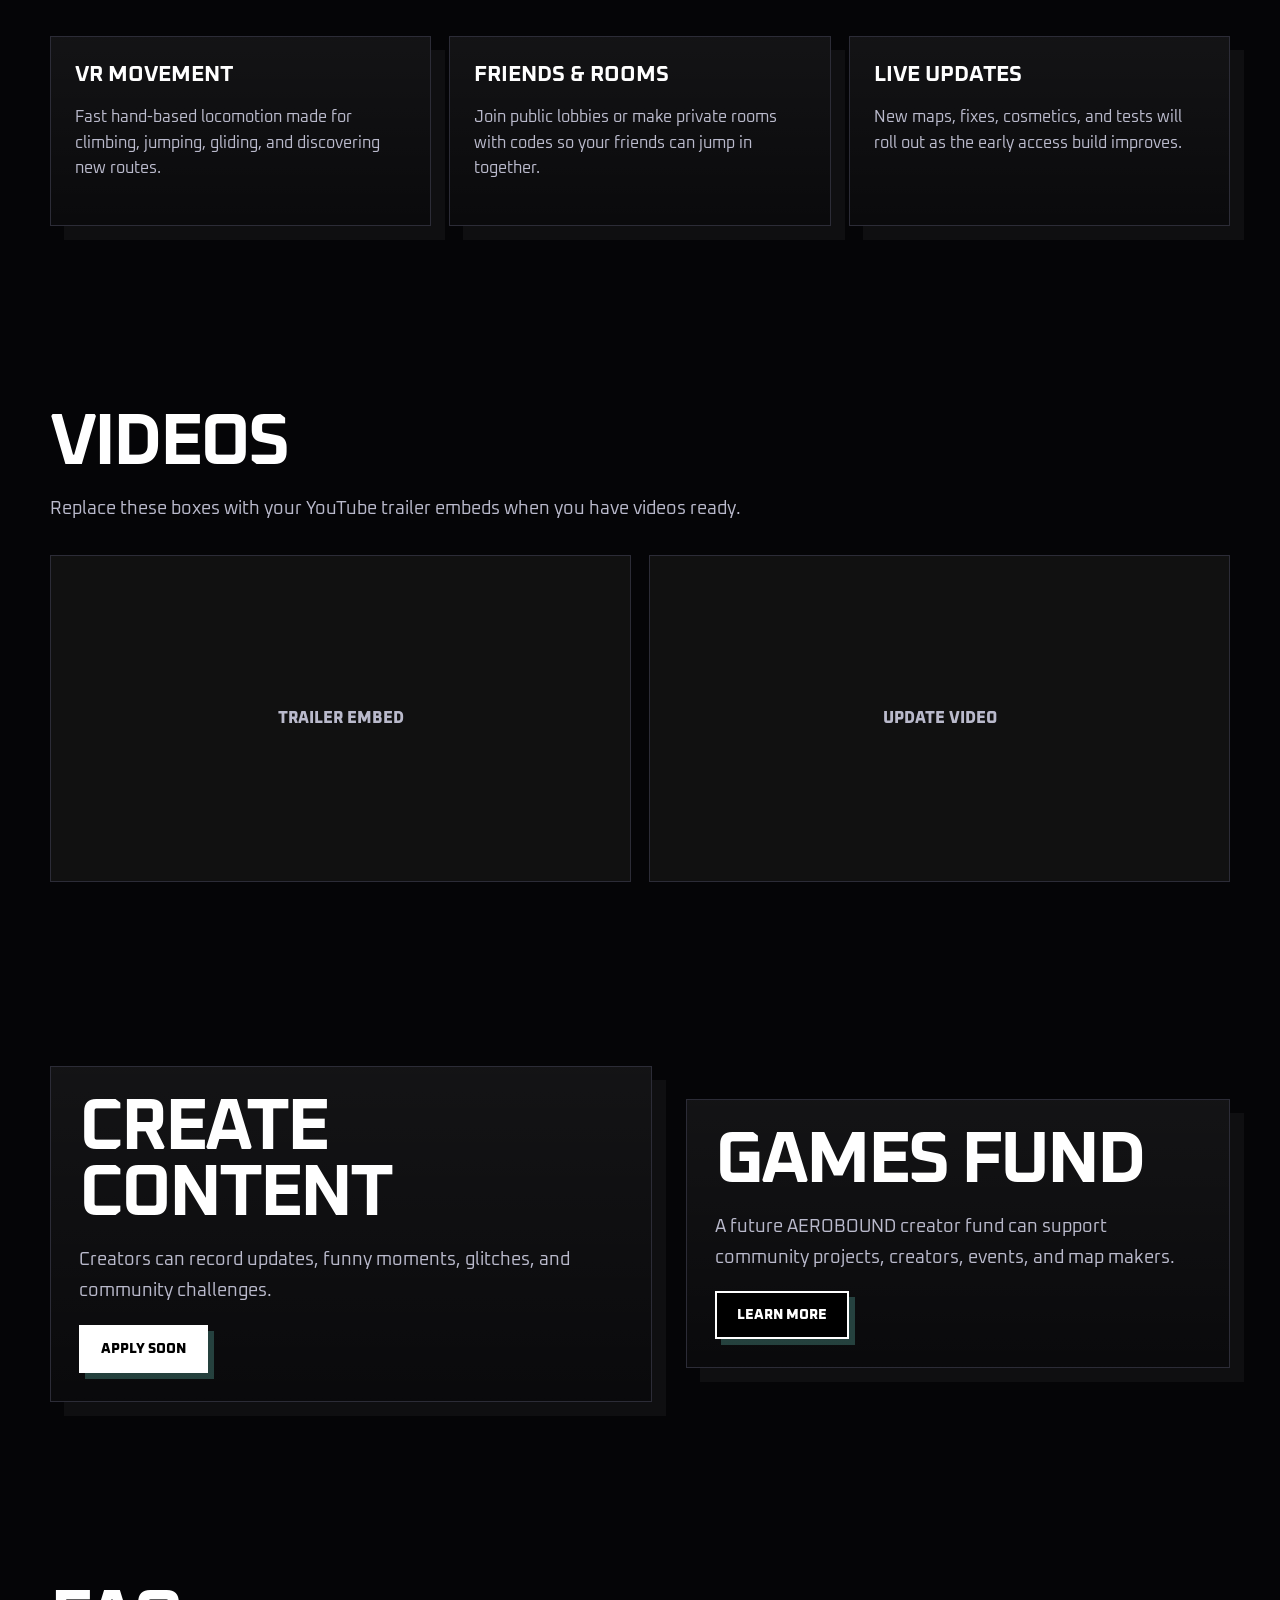
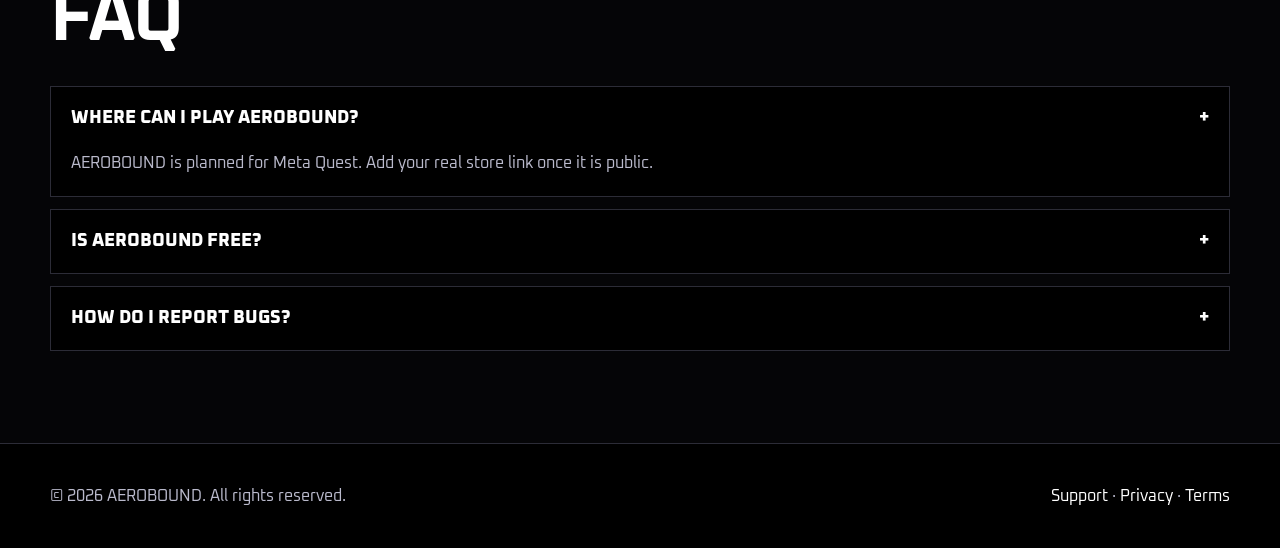
==== commit d45f1a29: "Add files via upload" ====
--- a/index.html
+++ b/index.html
@@ -1,7 +1,210 @@
-<!DOCTYPE html><html lang="en"><head><meta charset="utf-8"><title>AEROBOUND VR</title><meta name="description" content="AEROBOUND is a multiplayer VR adventure game built for movement, chaos, friends, and fast updates."><meta name="viewport" content="width=device-width, initial-scale=1"><meta property="og:title" content="AEROBOUND VR"><meta property="og:description" content="AEROBOUND is a multiplayer VR adventure game built for movement, chaos, friends, and fast updates."><meta property="og:image" content="assets/images/og-image.png"><meta name="theme-color" content="#050507"><link rel="icon" href="favicon.ico"><link rel="icon" type="image/png" sizes="32x32" href="assets/favicons/favicon-32.png"><link rel="apple-touch-icon" href="assets/favicons/apple-touch-icon.png"><link rel="preconnect" href="https://fonts.googleapis.com"><link rel="preconnect" href="https://fonts.gstatic.com" crossorigin><link href="https://fonts.googleapis.com/css2?family=Oxanium:wght@300;400;500;600;700;800&display=swap" rel="stylesheet"><link rel="stylesheet" href="assets/css/style.css"></head><body><header class="nav"><div class="nav-inner"><a class="brand" href="./"><img src="assets/images/logo.png" alt="AEROBOUND AB logo"><span>AERO<span>BOUND</span></span></a><div class="nav-right"><div class="socials"><a href="https://discord.com" target="_blank" aria-label="Discord"><img src="assets/icons/discord.svg" alt="Discord"></a><a href="https://www.tiktok.com" target="_blank" aria-label="TikTok"><img src="assets/icons/tiktok.svg" alt="TikTok"></a><a href="https://www.youtube.com" target="_blank" aria-label="YouTube"><img src="assets/icons/youtube.svg" alt="YouTube"></a></div><button class="menu-btn" data-menu>Menu</button><nav class="nav-links"><a class="btn small ghost" href="#about">About</a><a class="btn small ghost" href="support/">Support</a><a class="btn small ghost" href="privacy/">Privacy</a><a class="btn small ghost" href="terms/">Terms</a><a class="btn small" href="#play">Play Free</a></nav></div></div></header>
-<main><section class="hero" id="play"><div class="grid"></div><div class="hero-card"><div class="badge">VR • Multiplayer • Early Access</div><h1>AEROBOUND VR</h1><p class="lead">Launch into a fast, social VR world where movement is everything. Climb, jump, glide, explore, and squad up with friends in chaotic multiplayer adventures.</p><div class="hero-actions"><a class="btn" href="#">Meta Quest Soon</a><a class="btn ghost" href="#trailer">Watch Trailer</a></div></div></section>
-<section class="section" id="about"><div class="container split"><div><h2>Adventure & Social Chaos</h2><p class="copy">AEROBOUND is built around fun VR movement, silly moments, and player-made memories. Explore strange zones, test new features, join events, and help shape the game as it grows.</p><div class="pill-list"><span class="pill">Quest VR</span><span class="pill">Private Rooms</span><span class="pill">Live Updates</span></div></div><div class="logo-showcase"><img src="assets/images/logo.png" alt="AEROBOUND AB logo"></div></div></section>
-<section class="section"><div class="container"><h2>Features</h2><div class="cards"><article class="card"><h3>VR Movement</h3><p>Fast hand-based locomotion made for climbing, jumping, gliding, and discovering new routes.</p></article><article class="card"><h3>Friends & Rooms</h3><p>Join public lobbies or make private rooms with codes so your friends can jump in together.</p></article><article class="card"><h3>Live Updates</h3><p>New maps, fixes, cosmetics, and tests will roll out as the early access build improves.</p></article></div></div></section>
-<section class="section" id="trailer"><div class="container"><h2>Videos</h2><p class="copy">Replace these boxes with your YouTube trailer embeds when you have videos ready.</p><div class="video-grid"><div class="video-box">TRAILER EMBED</div><div class="video-box">UPDATE VIDEO</div></div></div></section>
-<section class="section"><div class="container split"><div class="panel"><h2>Create Content</h2><p class="copy">Creators can record updates, funny moments, glitches, and community challenges. Add your creator form or Discord channel here.</p><a class="btn" href="#">Apply Soon</a></div><div class="panel"><h2>Games Fund</h2><p class="copy">A future AEROBOUND creator fund page can support community projects, creators, events, and map makers.</p><a class="btn ghost" href="games-fund/">Learn More</a></div></div></section>
-<section class="section" id="faq"><div class="container"><h2>FAQ</h2><div class="faq"><div class="faq-item open"><button class="faq-q">Where can I play AEROBOUND? <span>+</span></button><div class="faq-a">AEROBOUND is planned for Meta Quest. Add your real store link once your release channel or store page is public.</div></div><div class="faq-item"><button class="faq-q">Is AEROBOUND free? <span>+</span></button><div class="faq-a">Set this to match your real plan. Example: “Yes, AEROBOUND will be free during early access.”</div></div><div class="faq-item"><button class="faq-q">How do I report bugs? <span>+</span></button><div class="faq-a">Use the support page or Discord bug-report channel.</div></div></div></div></section></main><footer class="footer"><div class="footer-inner"><div>© <span data-year></span> AEROBOUND. All rights reserved.</div><div><a href="support/">Support</a> · <a href="privacy/">Privacy</a> · <a href="terms/">Terms</a></div></div></footer><script src="assets/js/script.js"></script></body></html>+<html lang="en"><head>
+  <meta charset="utf-8">
+  <meta name="viewport" content="width=device-width, initial-scale=1">
+
+  <!-- ============================================================
+       EASY WEBSITE SETTINGS
+       Change the title, description and preview image below.
+  ============================================================= -->
+  <title>AEROBOUND VR</title>
+  <meta name="description" content="AEROBOUND is a multiplayer VR adventure game built for movement, chaos, friends, and fast updates.">
+  <meta property="og:title" content="AEROBOUND VR">
+  <meta property="og:description" content="AEROBOUND is a multiplayer VR adventure game built for movement, chaos, friends, and fast updates.">
+  <meta property="og:image" content="assets/images/og-image.png">
+  <meta name="theme-color" content="#050507">
+
+  <link rel="icon" href="favicon.ico">
+  <link rel="icon" type="image/png" sizes="32x32" href="assets/favicons/favicon-32.png">
+  <link rel="apple-touch-icon" href="assets/favicons/apple-touch-icon.png">
+  <link rel="preconnect" href="https://fonts.googleapis.com">
+  <link rel="preconnect" href="https://fonts.gstatic.com" crossorigin="">
+  <link href="https://fonts.googleapis.com/css2?family=Oxanium:wght@300;400;500;600;700;800&amp;display=swap" rel="stylesheet">
+  <link rel="stylesheet" href="assets/css/style.css">
+</head>
+
+<body class="">
+  <!-- ============================================================
+       LOADING SCREEN
+       Edit the words here. Timing is controlled near the top of
+       assets/js/script.js and the colours are in assets/css/style.css.
+  ============================================================= -->
+  
+
+  <!-- ============================================================
+       TOP NAVIGATION
+       Replace the social links with your real links.
+  ============================================================= -->
+  <header class="nav">
+    <div class="nav-inner">
+      <a class="brand" href="./">
+        <img src="assets/images/logo.png" alt="AEROBOUND AB logo">
+        <span>AERO<span>BOUND</span></span>
+      </a>
+
+      <div class="nav-right">
+        <div class="socials">
+          <!-- EDIT YOUR SOCIAL LINKS HERE -->
+          <a href="https://discord.gg/KQUKPxpzAM" target="_blank" rel="noopener" aria-label="Join our Discord">
+            <img src="assets/icons/discord.svg" alt="Discord">
+          </a>
+          <a href="https://www.tiktok.com/@aeroboundvr" target="_blank" rel="noopener" aria-label="AEROBOUND on TikTok">
+            <img src="assets/icons/tiktok.svg" alt="TikTok">
+          </a>
+          <a href="https://www.youtube.com/@AEROBOUND_VR" target="_blank" rel="noopener" aria-label="AEROBOUND on YouTube">
+            <img src="assets/icons/youtube.svg" alt="YouTube">
+          </a>
+        </div>
+
+        <button class="menu-btn" data-menu="" type="button">Menu</button>
+
+        <nav class="nav-links open" aria-label="Main navigation">
+          <a class="btn small ghost" href="#about">About</a>
+          <a class="btn small ghost" href="support/">Support</a>
+          <a class="btn small ghost" href="privacy/">Privacy</a>
+          <a class="btn small ghost" href="terms/">Terms</a>
+          <a class="btn small" href="#play">Play Free</a>
+        </nav>
+      </div>
+    </div>
+  </header>
+
+  <main>
+    <!-- ============================================================
+         HERO SECTION
+    ============================================================= -->
+    <section class="hero" id="play">
+      <div class="grid"></div>
+      <div class="hero-card">
+        <div class="badge">VR • Multiplayer • Early Access</div>
+        <h1>AEROBOUND VR</h1>
+        <p class="lead">
+          Launch into a fast, social VR world where movement is everything.
+          Climb, jump, glide, explore, and squad up with friends in chaotic multiplayer adventures.
+        </p>
+        <div class="hero-actions">
+          <!-- Replace # with your Meta Quest store link when ready. -->
+          <a class="btn" href="#">Meta Quest Soon</a>
+          <a class="btn ghost" href="#trailer">Watch Trailer</a>
+        </div>
+      </div>
+    </section>
+
+    <!-- ============================================================
+         ABOUT SECTION
+    ============================================================= -->
+    <section class="section" id="about">
+      <div class="container split">
+        <div>
+          <h2>Adventure &amp; Social Chaos</h2>
+          <p class="copy">
+            AEROBOUND is built around fun VR movement, silly moments, and player-made memories.
+            Explore strange zones, test new features, join events, and help shape the game as it grows.
+          </p>
+          <div class="pill-list">
+            <span class="pill">Quest VR</span>
+            <span class="pill">Private Rooms</span>
+            <span class="pill">Live Updates</span>
+          </div>
+        </div>
+
+        <div class="logo-showcase">
+          <img src="assets/images/logo.png" alt="AEROBOUND AB logo">
+        </div>
+      </div>
+    </section>
+
+    <!-- ============================================================
+         FEATURES SECTION
+    ============================================================= -->
+    <section class="section">
+      <div class="container">
+        <h2>Features</h2>
+        <div class="cards">
+          <article class="card">
+            <h3>VR Movement</h3>
+            <p>Fast hand-based locomotion made for climbing, jumping, gliding, and discovering new routes.</p>
+          </article>
+          <article class="card">
+            <h3>Friends &amp; Rooms</h3>
+            <p>Join public lobbies or make private rooms with codes so your friends can jump in together.</p>
+          </article>
+          <article class="card">
+            <h3>Live Updates</h3>
+            <p>New maps, fixes, cosmetics, and tests will roll out as the early access build improves.</p>
+          </article>
+        </div>
+      </div>
+    </section>
+
+    <!-- ============================================================
+         VIDEO SECTION
+         Replace each placeholder with a YouTube iframe later.
+    ============================================================= -->
+    <section class="section" id="trailer">
+      <div class="container">
+        <h2>Videos</h2>
+        <p class="copy">Replace these boxes with your YouTube trailer embeds when you have videos ready.</p>
+        <div class="video-grid">
+          <div class="video-box">TRAILER EMBED</div>
+          <div class="video-box">UPDATE VIDEO</div>
+        </div>
+      </div>
+    </section>
+
+    <!-- ============================================================
+         COMMUNITY SECTION
+    ============================================================= -->
+    <section class="section">
+      <div class="container split">
+        <div class="panel">
+          <h2>Create Content</h2>
+          <p class="copy">Creators can record updates, funny moments, glitches, and community challenges.</p>
+          <a class="btn" href="#">Apply Soon</a>
+        </div>
+        <div class="panel">
+          <h2>Games Fund</h2>
+          <p class="copy">A future AEROBOUND creator fund can support community projects, creators, events, and map makers.</p>
+          <a class="btn ghost" href="games-fund/">Learn More</a>
+        </div>
+      </div>
+    </section>
+
+    <!-- ============================================================
+         FAQ SECTION
+    ============================================================= -->
+    <section class="section" id="faq">
+      <div class="container">
+        <h2>FAQ</h2>
+        <div class="faq">
+          <div class="faq-item open">
+            <button class="faq-q" type="button">Where can I play AEROBOUND? <span>+</span></button>
+            <div class="faq-a">AEROBOUND is planned for Meta Quest. Add your real store link once it is public.</div>
+          </div>
+          <div class="faq-item">
+            <button class="faq-q" type="button">Is AEROBOUND free? <span>+</span></button>
+            <div class="faq-a">Update this answer to match your final release plan.</div>
+          </div>
+          <div class="faq-item">
+            <button class="faq-q" type="button">How do I report bugs? <span>+</span></button>
+            <div class="faq-a">Use the support page or the bug-report channel in Discord.</div>
+          </div>
+        </div>
+      </div>
+    </section>
+  </main>
+
+  <footer class="footer">
+    <div class="footer-inner">
+      <div>© <span data-year="">2026</span> AEROBOUND. All rights reserved.</div>
+      <div>
+        <a href="support/">Support</a> ·
+        <a href="privacy/">Privacy</a> ·
+        <a href="terms/">Terms</a>
+      </div>
+    </div>
+  </footer>
+
+  <script src="assets/js/script.js"></script>
+
+
+</body></html>
--- a/assets/css/style.css
+++ b/assets/css/style.css
@@ -1 +1,795 @@
-:root{--bg:#050507;--panel:#0d0d12;--text:#fff;--muted:#babacc;--line:#2c2c37;--accent:#80ffea;--purple:#8c00ff;--shadow:rgba(128,255,234,.22)}*{box-sizing:border-box}html{scroll-behavior:smooth}body{margin:0;background:var(--bg);color:var(--text);font-family:Oxanium,Arial,sans-serif;overflow-x:hidden}a{color:inherit;text-decoration:none}img{max-width:100%;display:block}.nav{position:fixed;top:0;left:0;right:0;z-index:50;background:linear-gradient(180deg,rgba(0,0,0,.96),rgba(0,0,0,.74),rgba(0,0,0,.15));padding:18px 22px}.nav-inner{max-width:1220px;margin:auto;display:flex;align-items:center;justify-content:space-between;gap:18px}.brand{display:flex;align-items:center;gap:12px;font-weight:800;font-size:30px;letter-spacing:-1px}.brand img{width:50px;height:50px;object-fit:cover;border:2px solid #fff}.brand span span{color:var(--accent)}.nav-right{display:flex;align-items:center;gap:16px}.socials{display:flex;align-items:center;gap:12px}.socials a{width:36px;height:36px;display:grid;place-items:center;transition:.18s}.socials a:hover{transform:translateY(-3px) scale(1.06)}.nav-links{display:flex;align-items:center;gap:10px}.btn{display:inline-flex;align-items:center;justify-content:center;border:2px solid #fff;background:#fff;color:#000;padding:13px 20px;text-transform:uppercase;font-weight:800;font-size:14px;box-shadow:6px 6px 0 var(--shadow);transition:.18s}.btn:hover{transform:translate(-2px,-2px);box-shadow:9px 9px 0 rgba(140,0,255,.55)}.btn.ghost{background:#000;color:#fff}.btn.small{padding:10px 14px;font-size:13px}.menu-btn{display:none;background:#000;color:#fff;border:2px solid #fff;padding:10px 12px;font-family:inherit;font-weight:800;text-transform:uppercase}.hero{min-height:100vh;display:flex;align-items:center;justify-content:center;text-align:center;padding:130px 22px 80px;position:relative;overflow:hidden;background:radial-gradient(circle at 50% 18%,rgba(128,255,234,.20),transparent 28%),radial-gradient(circle at 78% 62%,rgba(140,0,255,.28),transparent 34%),linear-gradient(135deg,#08080d,#000)}.grid{position:absolute;inset:0;opacity:.16;background-image:linear-gradient(rgba(255,255,255,.14) 1px,transparent 1px),linear-gradient(90deg,rgba(255,255,255,.14) 1px,transparent 1px);background-size:44px 44px;transform:rotate(-3deg) scale(1.15)}.hero-card{position:relative;z-index:2;max-width:960px}.badge{display:inline-block;border:1px solid var(--line);background:#000;padding:10px 14px;color:var(--accent);font-weight:800;text-transform:uppercase;margin-bottom:22px}h1,h2,h3{font-family:Oxanium,monospace;text-transform:uppercase;margin:0}h1{font-size:clamp(56px,11vw,132px);line-height:.86;letter-spacing:-6px;text-shadow:0 0 38px rgba(128,255,234,.28)}h2{font-size:clamp(34px,6vw,72px);line-height:.92;letter-spacing:-3px}h3{font-size:22px}.lead{font-size:clamp(18px,2vw,24px);line-height:1.45;color:var(--muted);max-width:780px;margin:24px auto 30px}.hero-actions,.row-actions{display:flex;gap:14px;justify-content:center;flex-wrap:wrap}.section{padding:92px 22px;position:relative}.container{max-width:1180px;margin:auto}.split{display:grid;grid-template-columns:1.05fr .95fr;gap:34px;align-items:center}.copy{font-size:18px;line-height:1.7;color:var(--muted)}.panel,.card{background:linear-gradient(180deg,rgba(255,255,255,.06),rgba(255,255,255,.02));border:1px solid var(--line);box-shadow:14px 14px 0 rgba(255,255,255,.04)}.panel{padding:28px}.logo-showcase{min-height:360px;display:grid;place-items:center;background:radial-gradient(circle at 40% 40%,rgba(128,255,234,.18),transparent 30%),#08080d;border:2px solid #fff;box-shadow:18px 18px 0 #000}.logo-showcase img{width:260px;height:260px;object-fit:cover}.cards{display:grid;grid-template-columns:repeat(3,1fr);gap:18px;margin-top:34px}.card{padding:24px;min-height:190px}.card p{color:var(--muted);line-height:1.6}.video-grid{display:grid;grid-template-columns:repeat(2,1fr);gap:18px;margin-top:30px}.video-box{aspect-ratio:16/9;border:1px solid var(--line);background:#111;display:flex;align-items:center;justify-content:center;color:var(--muted);font-weight:800}.faq{display:grid;gap:12px;margin-top:34px}.faq-item{background:#000;border:1px solid var(--line)}.faq-q{width:100%;padding:20px;background:#000;color:#fff;border:0;text-align:left;font-family:inherit;text-transform:uppercase;font-size:18px;font-weight:800;cursor:pointer;display:flex;justify-content:space-between}.faq-a{display:none;padding:0 20px 20px;color:var(--muted);line-height:1.65}.faq-item.open .faq-a{display:block}.page{padding-top:145px;min-height:80vh}.notice{border-left:4px solid var(--accent);padding:14px 18px;background:#0b0b10;color:var(--muted);line-height:1.55}.footer{padding:42px 22px;border-top:1px solid var(--line);background:#000;color:var(--muted)}.footer-inner{max-width:1180px;margin:auto;display:flex;justify-content:space-between;gap:18px;flex-wrap:wrap}.footer a{color:#fff}.pill-list{display:flex;gap:10px;flex-wrap:wrap;margin-top:20px}.pill{border:1px solid var(--line);padding:10px 12px;background:#000;color:var(--accent);font-weight:800;text-transform:uppercase;font-size:13px}.mobile-only{display:none}@media(max-width:980px){.nav-inner{align-items:flex-start}.nav-right{margin-left:auto}.menu-btn{display:block}.nav-links{display:none;position:absolute;top:82px;left:22px;right:22px;background:#000;border:1px solid var(--line);padding:12px;flex-direction:column;align-items:stretch}.nav-links.open{display:flex}.nav-links .btn{width:100%}.socials{display:none}.split,.cards,.video-grid{grid-template-columns:1fr}.brand{font-size:24px}.brand img{width:44px;height:44px}h1{letter-spacing:-3px}.section{padding:72px 18px}.page{padding-top:120px}.mobile-only{display:block}}@media(max-width:520px){.nav{padding:14px}.brand span{display:none}.hero{padding-top:110px}.btn{width:100%}.hero-actions{width:100%}.logo-showcase img{width:210px;height:210px}}
+/* ================================================================
+   AEROBOUND WEBSITE COLOURS
+   Change these values to quickly recolour the whole website.
+================================================================ */
+:root {
+  --bg: #050507;
+  --panel: #0d0d12;
+  --text: #ffffff;
+  --muted: #babacc;
+  --line: #2c2c37;
+  --accent: #80ffea;
+  --purple: #8c00ff;
+  --shadow: rgba(128, 255, 234, 0.22);
+}
+
+/* Basic reset --------------------------------------------------- */
+* {
+  box-sizing: border-box;
+}
+
+html {
+  scroll-behavior: smooth;
+}
+
+body {
+  margin: 0;
+  background: var(--bg);
+  color: var(--text);
+  font-family: Oxanium, Arial, sans-serif;
+  overflow-x: hidden;
+}
+
+body.is-loading {
+  overflow: hidden;
+}
+
+a {
+  color: inherit;
+  text-decoration: none;
+}
+
+img {
+  display: block;
+  max-width: 100%;
+}
+
+/* ================================================================
+   LOADING SCREEN
+================================================================ */
+.loader {
+  position: fixed;
+  inset: 0;
+  z-index: 9999;
+  display: grid;
+  place-items: center;
+  overflow: hidden;
+  background:
+    radial-gradient(circle at 50% 50%, rgba(128, 255, 234, 0.07), transparent 34%),
+    #020204;
+  transition: opacity 0.7s ease, visibility 0.7s ease;
+}
+
+.loader::before,
+.loader::after {
+  content: "";
+  position: absolute;
+  pointer-events: none;
+}
+
+.loader::before {
+  inset: 0;
+  opacity: 0.12;
+  background-image:
+    linear-gradient(rgba(255, 255, 255, 0.08) 1px, transparent 1px),
+    linear-gradient(90deg, rgba(255, 255, 255, 0.08) 1px, transparent 1px);
+  background-size: 56px 56px;
+  animation: loader-grid 8s linear infinite;
+}
+
+.loader::after {
+  width: 55vw;
+  height: 55vw;
+  min-width: 420px;
+  min-height: 420px;
+  border: 1px solid rgba(128, 255, 234, 0.12);
+  border-radius: 50%;
+  box-shadow:
+    0 0 0 80px rgba(128, 255, 234, 0.015),
+    0 0 120px rgba(140, 0, 255, 0.12);
+  animation: loader-ring 5s ease-in-out infinite;
+}
+
+.loader-noise {
+  position: absolute;
+  inset: 0;
+  opacity: 0.05;
+  pointer-events: none;
+  background-image: url("data:image/svg+xml,%3Csvg viewBox='0 0 180 180' xmlns='http://www.w3.org/2000/svg'%3E%3Cfilter id='n'%3E%3CfeTurbulence type='fractalNoise' baseFrequency='.9' numOctaves='3' stitchTiles='stitch'/%3E%3C/filter%3E%3Crect width='100%25' height='100%25' filter='url(%23n)' opacity='.7'/%3E%3C/svg%3E");
+}
+
+.loader-stage {
+  position: absolute;
+  z-index: 2;
+  width: min(880px, calc(100% - 48px));
+  text-align: center;
+}
+
+.loader-stage-one {
+  animation: loader-stage-one 4.3s both;
+}
+
+.loader-kicker {
+  margin: 0 0 12px;
+  color: var(--muted);
+  font-size: 12px;
+  font-weight: 700;
+  letter-spacing: 0.42em;
+  text-transform: uppercase;
+  opacity: 0;
+  animation: loader-small-text 0.55s 0.15s forwards;
+}
+
+.loader-message {
+  display: flex;
+  justify-content: center;
+  gap: 0.22em;
+  margin: 0;
+  font-size: clamp(25px, 5.2vw, 70px);
+  line-height: 1;
+  letter-spacing: -0.055em;
+  white-space: nowrap;
+}
+
+.loader-message span {
+  display: inline-block;
+  opacity: 0;
+  transform: translateY(18px);
+  filter: blur(8px);
+  animation: loader-word 0.6s forwards;
+}
+
+.loader-message span:nth-child(1) {
+  animation-delay: 0.35s;
+}
+
+.loader-message span:nth-child(2) {
+  animation-delay: 0.72s;
+}
+
+.loader-message span:nth-child(3) {
+  animation-delay: 1.09s;
+}
+
+.accent-text {
+  color: var(--accent);
+  text-shadow: 0 0 28px rgba(128, 255, 234, 0.3);
+}
+
+.loader-line {
+  width: min(520px, 72vw);
+  height: 3px;
+  margin: 28px auto 0;
+  overflow: hidden;
+  background: rgba(255, 255, 255, 0.11);
+}
+
+.loader-line span {
+  display: block;
+  width: 100%;
+  height: 100%;
+  background: linear-gradient(90deg, var(--accent), #ffffff, var(--purple));
+  transform: translateX(-101%);
+  animation: loader-progress 1.55s 1.25s cubic-bezier(0.65, 0, 0.35, 1) forwards;
+}
+
+.loader-stage-two {
+  opacity: 0;
+  transform: scale(0.92);
+  animation: loader-stage-two 4.3s both;
+}
+
+.loader-logo {
+  width: clamp(84px, 11vw, 132px);
+  aspect-ratio: 1;
+  margin: 0 auto 18px;
+  object-fit: cover;
+  border: 2px solid rgba(255, 255, 255, 0.8);
+  box-shadow: 0 0 50px rgba(128, 255, 234, 0.24);
+}
+
+.loader-name {
+  font-size: clamp(34px, 7vw, 88px);
+  font-weight: 800;
+  line-height: 0.95;
+  letter-spacing: -0.07em;
+}
+
+.loader-name span {
+  color: var(--accent);
+}
+
+.loader-status {
+  margin: 15px 0 0;
+  color: var(--muted);
+  font-size: 11px;
+  font-weight: 700;
+  letter-spacing: 0.35em;
+  text-transform: uppercase;
+}
+
+.loader-skip {
+  position: absolute;
+  right: 24px;
+  bottom: 22px;
+  z-index: 4;
+  padding: 8px 10px;
+  border: 0;
+  background: transparent;
+  color: rgba(255, 255, 255, 0.45);
+  font: 700 11px Oxanium, sans-serif;
+  letter-spacing: 0.12em;
+  text-transform: uppercase;
+  cursor: pointer;
+}
+
+.loader-skip:hover {
+  color: #ffffff;
+}
+
+.loader.is-leaving {
+  visibility: hidden;
+  opacity: 0;
+}
+
+@keyframes loader-word {
+  to {
+    opacity: 1;
+    transform: translateY(0);
+    filter: blur(0);
+  }
+}
+
+@keyframes loader-small-text {
+  to { opacity: 1; }
+}
+
+@keyframes loader-progress {
+  to { transform: translateX(0); }
+}
+
+@keyframes loader-stage-one {
+  0%, 62% {
+    opacity: 1;
+    transform: scale(1);
+  }
+  72%, 100% {
+    opacity: 0;
+    transform: scale(1.08);
+  }
+}
+
+@keyframes loader-stage-two {
+  0%, 64% {
+    opacity: 0;
+    transform: scale(0.92);
+  }
+  76%, 94% {
+    opacity: 1;
+    transform: scale(1);
+  }
+  100% {
+    opacity: 0;
+    transform: scale(1.03);
+  }
+}
+
+@keyframes loader-grid {
+  to { transform: translateY(56px); }
+}
+
+@keyframes loader-ring {
+  50% {
+    transform: scale(1.08) rotate(8deg);
+    opacity: 0.6;
+  }
+}
+
+/* ================================================================
+   NAVIGATION
+================================================================ */
+.nav {
+  position: fixed;
+  top: 0;
+  right: 0;
+  left: 0;
+  z-index: 50;
+  padding: 18px 22px;
+  background: linear-gradient(180deg, rgba(0, 0, 0, 0.96), rgba(0, 0, 0, 0.74), rgba(0, 0, 0, 0.15));
+}
+
+.nav-inner {
+  display: flex;
+  align-items: center;
+  justify-content: space-between;
+  max-width: 1220px;
+  margin: auto;
+  gap: 18px;
+}
+
+.brand {
+  display: flex;
+  align-items: center;
+  gap: 12px;
+  font-size: 30px;
+  font-weight: 800;
+  letter-spacing: -1px;
+}
+
+.brand img {
+  width: 50px;
+  height: 50px;
+  border: 2px solid #ffffff;
+  object-fit: cover;
+}
+
+.brand span span {
+  color: var(--accent);
+}
+
+.nav-right,
+.socials,
+.nav-links {
+  display: flex;
+  align-items: center;
+}
+
+.nav-right {
+  gap: 16px;
+}
+
+.socials {
+  gap: 12px;
+}
+
+.socials a {
+  display: grid;
+  width: 38px;
+  height: 38px;
+  place-items: center;
+  transition: transform 0.18s ease, filter 0.18s ease;
+}
+
+.socials a:hover {
+  transform: translateY(-3px) scale(1.06);
+  filter: drop-shadow(0 0 8px rgba(128, 255, 234, 0.4));
+}
+
+.socials img {
+  width: 100%;
+  height: 100%;
+}
+
+.nav-links {
+  gap: 10px;
+}
+
+.menu-btn {
+  display: none;
+  padding: 10px 12px;
+  border: 2px solid #ffffff;
+  background: #000000;
+  color: #ffffff;
+  font-family: inherit;
+  font-weight: 800;
+  text-transform: uppercase;
+}
+
+/* Buttons ------------------------------------------------------- */
+.btn {
+  display: inline-flex;
+  align-items: center;
+  justify-content: center;
+  padding: 13px 20px;
+  border: 2px solid #ffffff;
+  background: #ffffff;
+  color: #000000;
+  box-shadow: 6px 6px 0 var(--shadow);
+  font-size: 14px;
+  font-weight: 800;
+  text-transform: uppercase;
+  transition: 0.18s;
+}
+
+.btn:hover {
+  transform: translate(-2px, -2px);
+  box-shadow: 9px 9px 0 rgba(140, 0, 255, 0.55);
+}
+
+.btn.ghost {
+  background: #000000;
+  color: #ffffff;
+}
+
+.btn.small {
+  padding: 10px 14px;
+  font-size: 13px;
+}
+
+/* ================================================================
+   HERO
+================================================================ */
+.hero {
+  position: relative;
+  display: flex;
+  align-items: center;
+  justify-content: center;
+  min-height: 100vh;
+  padding: 130px 22px 80px;
+  overflow: hidden;
+  text-align: center;
+  background:
+    radial-gradient(circle at 50% 18%, rgba(128, 255, 234, 0.20), transparent 28%),
+    radial-gradient(circle at 78% 62%, rgba(140, 0, 255, 0.28), transparent 34%),
+    linear-gradient(135deg, #08080d, #000000);
+}
+
+.grid {
+  position: absolute;
+  inset: 0;
+  opacity: 0.16;
+  background-image:
+    linear-gradient(rgba(255, 255, 255, 0.14) 1px, transparent 1px),
+    linear-gradient(90deg, rgba(255, 255, 255, 0.14) 1px, transparent 1px);
+  background-size: 44px 44px;
+  transform: rotate(-3deg) scale(1.15);
+}
+
+.hero-card {
+  position: relative;
+  z-index: 2;
+  max-width: 960px;
+}
+
+.badge {
+  display: inline-block;
+  margin-bottom: 22px;
+  padding: 10px 14px;
+  border: 1px solid var(--line);
+  background: #000000;
+  color: var(--accent);
+  font-weight: 800;
+  text-transform: uppercase;
+}
+
+h1,
+h2,
+h3 {
+  margin: 0;
+  font-family: Oxanium, monospace;
+  text-transform: uppercase;
+}
+
+h1 {
+  font-size: clamp(56px, 11vw, 132px);
+  line-height: 0.86;
+  letter-spacing: -6px;
+  text-shadow: 0 0 38px rgba(128, 255, 234, 0.28);
+}
+
+h2 {
+  font-size: clamp(34px, 6vw, 72px);
+  line-height: 0.92;
+  letter-spacing: -3px;
+}
+
+h3 {
+  font-size: 22px;
+}
+
+.lead {
+  max-width: 780px;
+  margin: 24px auto 30px;
+  color: var(--muted);
+  font-size: clamp(18px, 2vw, 24px);
+  line-height: 1.45;
+}
+
+.hero-actions,
+.row-actions {
+  display: flex;
+  justify-content: center;
+  gap: 14px;
+  flex-wrap: wrap;
+}
+
+/* ================================================================
+   MAIN CONTENT
+================================================================ */
+.section {
+  position: relative;
+  padding: 92px 22px;
+}
+
+.container {
+  max-width: 1180px;
+  margin: auto;
+}
+
+.split {
+  display: grid;
+  grid-template-columns: 1.05fr 0.95fr;
+  align-items: center;
+  gap: 34px;
+}
+
+.copy {
+  color: var(--muted);
+  font-size: 18px;
+  line-height: 1.7;
+}
+
+.panel,
+.card {
+  border: 1px solid var(--line);
+  background: linear-gradient(180deg, rgba(255, 255, 255, 0.06), rgba(255, 255, 255, 0.02));
+  box-shadow: 14px 14px 0 rgba(255, 255, 255, 0.04);
+}
+
+.panel {
+  padding: 28px;
+}
+
+.logo-showcase {
+  display: grid;
+  min-height: 360px;
+  place-items: center;
+  border: 2px solid #ffffff;
+  background: radial-gradient(circle at 40% 40%, rgba(128, 255, 234, 0.18), transparent 30%), #08080d;
+  box-shadow: 18px 18px 0 #000000;
+}
+
+.logo-showcase img {
+  width: 260px;
+  height: 260px;
+  object-fit: cover;
+}
+
+.cards {
+  display: grid;
+  grid-template-columns: repeat(3, 1fr);
+  gap: 18px;
+  margin-top: 34px;
+}
+
+.card {
+  min-height: 190px;
+  padding: 24px;
+}
+
+.card p {
+  color: var(--muted);
+  line-height: 1.6;
+}
+
+.video-grid {
+  display: grid;
+  grid-template-columns: repeat(2, 1fr);
+  gap: 18px;
+  margin-top: 30px;
+}
+
+.video-box {
+  display: flex;
+  align-items: center;
+  justify-content: center;
+  aspect-ratio: 16 / 9;
+  border: 1px solid var(--line);
+  background: #111111;
+  color: var(--muted);
+  font-weight: 800;
+}
+
+.pill-list {
+  display: flex;
+  gap: 10px;
+  margin-top: 20px;
+  flex-wrap: wrap;
+}
+
+.pill {
+  padding: 10px 12px;
+  border: 1px solid var(--line);
+  background: #000000;
+  color: var(--accent);
+  font-size: 13px;
+  font-weight: 800;
+  text-transform: uppercase;
+}
+
+/* FAQ ----------------------------------------------------------- */
+.faq {
+  display: grid;
+  gap: 12px;
+  margin-top: 34px;
+}
+
+.faq-item {
+  border: 1px solid var(--line);
+  background: #000000;
+}
+
+.faq-q {
+  display: flex;
+  justify-content: space-between;
+  width: 100%;
+  padding: 20px;
+  border: 0;
+  background: #000000;
+  color: #ffffff;
+  font-family: inherit;
+  font-size: 18px;
+  font-weight: 800;
+  text-align: left;
+  text-transform: uppercase;
+  cursor: pointer;
+}
+
+.faq-a {
+  display: none;
+  padding: 0 20px 20px;
+  color: var(--muted);
+  line-height: 1.65;
+}
+
+.faq-item.open .faq-a {
+  display: block;
+}
+
+/* Other pages --------------------------------------------------- */
+.page {
+  min-height: 80vh;
+  padding-top: 145px;
+}
+
+.notice {
+  padding: 14px 18px;
+  border-left: 4px solid var(--accent);
+  background: #0b0b10;
+  color: var(--muted);
+  line-height: 1.55;
+}
+
+/* Footer -------------------------------------------------------- */
+.footer {
+  padding: 42px 22px;
+  border-top: 1px solid var(--line);
+  background: #000000;
+  color: var(--muted);
+}
+
+.footer-inner {
+  display: flex;
+  justify-content: space-between;
+  max-width: 1180px;
+  margin: auto;
+  gap: 18px;
+  flex-wrap: wrap;
+}
+
+.footer a {
+  color: #ffffff;
+}
+
+.mobile-only {
+  display: none;
+}
+
+/* ================================================================
+   MOBILE
+================================================================ */
+@media (max-width: 980px) {
+  .nav-inner {
+    align-items: flex-start;
+  }
+
+  .nav-right {
+    margin-left: auto;
+  }
+
+  .menu-btn {
+    display: block;
+  }
+
+  .nav-links {
+    position: absolute;
+    top: 82px;
+    right: 22px;
+    left: 22px;
+    display: none;
+    align-items: stretch;
+    padding: 12px;
+    border: 1px solid var(--line);
+    background: #000000;
+    flex-direction: column;
+  }
+
+  .nav-links.open {
+    display: flex;
+  }
+
+  .nav-links .btn {
+    width: 100%;
+  }
+
+  .socials {
+    display: none;
+  }
+
+  .split,
+  .cards,
+  .video-grid {
+    grid-template-columns: 1fr;
+  }
+
+  .brand {
+    font-size: 24px;
+  }
+
+  .brand img {
+    width: 44px;
+    height: 44px;
+  }
+
+  h1 {
+    letter-spacing: -3px;
+  }
+
+  .section {
+    padding: 72px 18px;
+  }
+
+  .page {
+    padding-top: 120px;
+  }
+
+  .mobile-only {
+    display: block;
+  }
+}
+
+@media (max-width: 620px) {
+  .loader-message {
+    flex-direction: column;
+    gap: 7px;
+    white-space: normal;
+  }
+
+  .loader-line {
+    margin-top: 22px;
+  }
+}
+
+@media (max-width: 520px) {
+  .nav {
+    padding: 14px;
+  }
+
+  .brand > span {
+    display: none;
+  }
+
+  .hero {
+    padding-top: 110px;
+  }
+
+  .btn,
+  .hero-actions {
+    width: 100%;
+  }
+
+  .logo-showcase img {
+    width: 210px;
+    height: 210px;
+  }
+}
+
+@media (prefers-reduced-motion: reduce) {
+  *,
+  *::before,
+  *::after {
+    scroll-behavior: auto !important;
+    animation-duration: 0.01ms !important;
+    animation-iteration-count: 1 !important;
+  }
+}
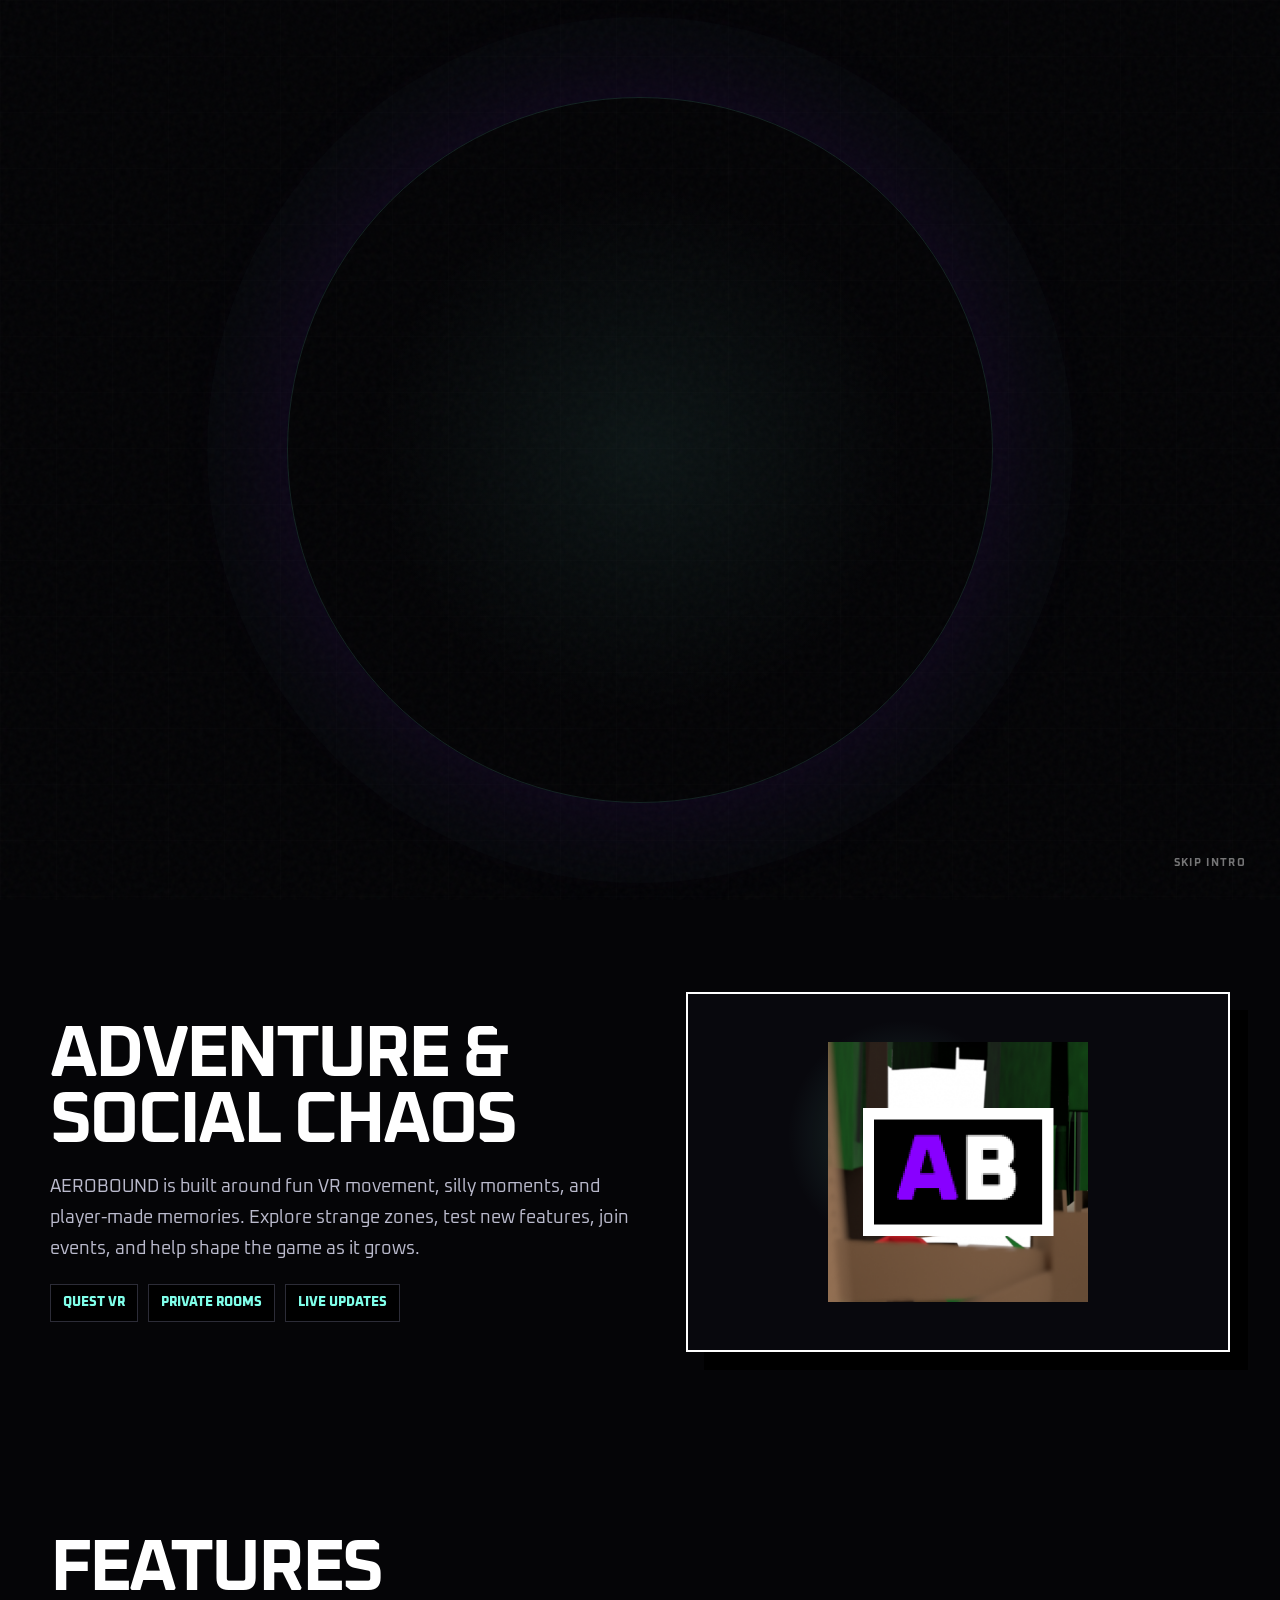
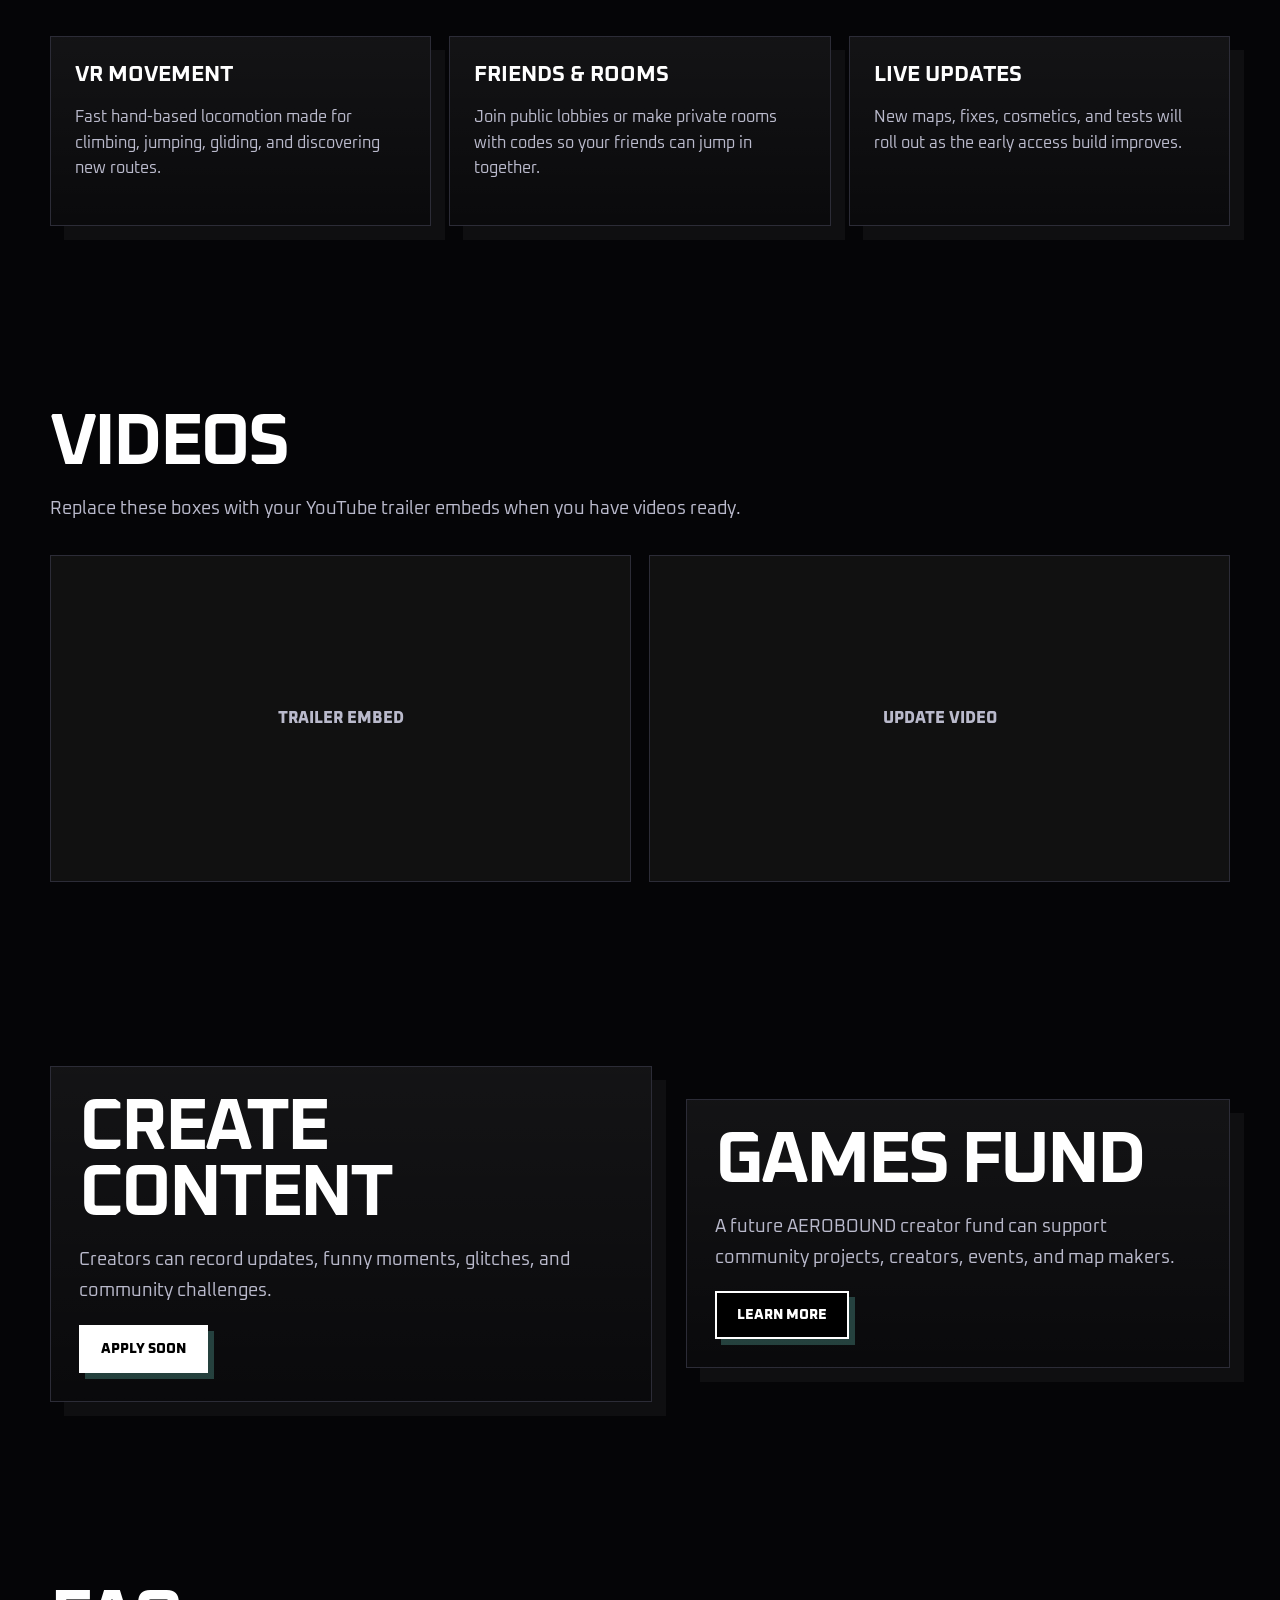
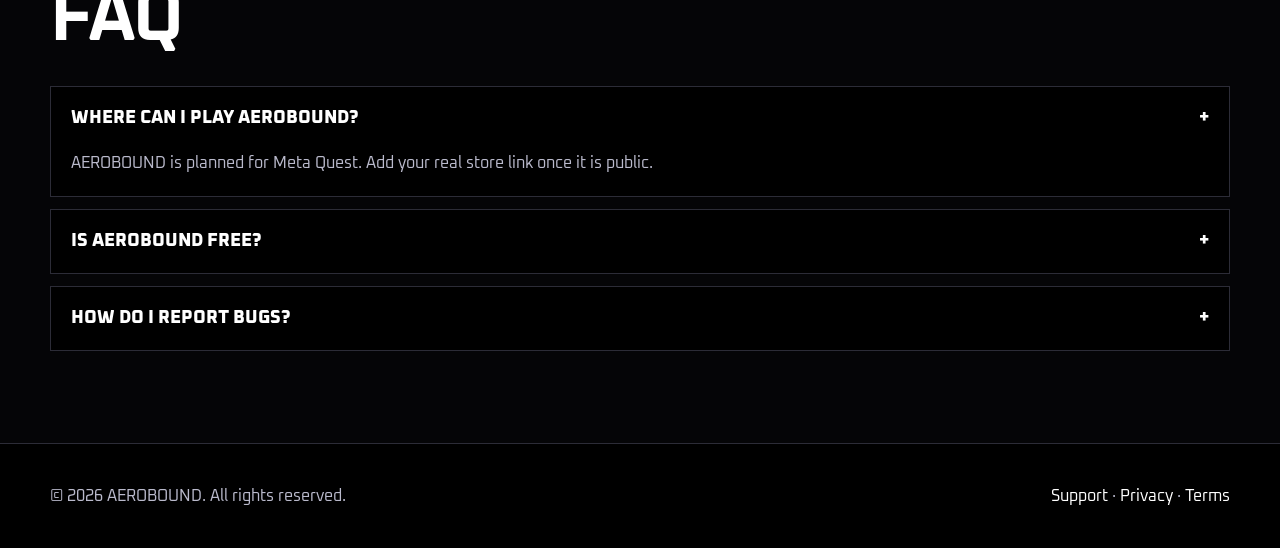
==== commit a256b004: "Update index.html" ====
--- a/index.html
+++ b/index.html
@@ -1,4 +1,6 @@
-<html lang="en"><head>
+<!DOCTYPE html>
+<html lang="en">
+<head>
   <meta charset="utf-8">
   <meta name="viewport" content="width=device-width, initial-scale=1">
 
@@ -17,23 +19,39 @@
   <link rel="icon" type="image/png" sizes="32x32" href="assets/favicons/favicon-32.png">
   <link rel="apple-touch-icon" href="assets/favicons/apple-touch-icon.png">
   <link rel="preconnect" href="https://fonts.googleapis.com">
-  <link rel="preconnect" href="https://fonts.gstatic.com" crossorigin="">
-  <link href="https://fonts.googleapis.com/css2?family=Oxanium:wght@300;400;500;600;700;800&amp;display=swap" rel="stylesheet">
+  <link rel="preconnect" href="https://fonts.gstatic.com" crossorigin>
+  <link href="https://fonts.googleapis.com/css2?family=Oxanium:wght@300;400;500;600;700;800&display=swap" rel="stylesheet">
   <link rel="stylesheet" href="assets/css/style.css">
 </head>
 
-<body class="">
+<body class="is-loading">
   <!-- ============================================================
        LOADING SCREEN
        Edit the words here. Timing is controlled near the top of
        assets/js/script.js and the colours are in assets/css/style.css.
   ============================================================= -->
-  
-
-  <!-- ============================================================
-       TOP NAVIGATION
-       Replace the social links with your real links.
-  ============================================================= -->
+  <div class="loader" data-loader aria-label="Loading AEROBOUND">
+    <div class="loader-noise"></div>
+
+    <div class="loader-stage loader-stage-one">
+      <p class="loader-kicker">STEP BEYOND</p>
+      <h2 class="loader-message">
+        <span>MOVE.</span>
+        <span>EXPLORE.</span>
+        <span class="accent-text">AEROBOUND.</span>
+      </h2>
+      <div class="loader-line"><span></span></div>
+    </div>
+
+    <div class="loader-stage loader-stage-two">
+      <img src="assets/images/logo.png" alt="" class="loader-logo">
+      <div class="loader-name">AERO<span>BOUND</span></div>
+      <p class="loader-status">ENTERING THE WORLD</p>
+    </div>
+
+    <button class="loader-skip" type="button" data-loader-skip>Skip intro</button>
+  </div>
+
   <header class="nav">
     <div class="nav-inner">
       <a class="brand" href="./">
@@ -55,9 +73,9 @@
           </a>
         </div>
 
-        <button class="menu-btn" data-menu="" type="button">Menu</button>
-
-        <nav class="nav-links open" aria-label="Main navigation">
+        <button class="menu-btn" data-menu type="button">Menu</button>
+
+        <nav class="nav-links" aria-label="Main navigation">
           <a class="btn small ghost" href="#about">About</a>
           <a class="btn small ghost" href="support/">Support</a>
           <a class="btn small ghost" href="privacy/">Privacy</a>
@@ -195,7 +213,7 @@
 
   <footer class="footer">
     <div class="footer-inner">
-      <div>© <span data-year="">2026</span> AEROBOUND. All rights reserved.</div>
+      <div>© <span data-year></span> AEROBOUND. All rights reserved.</div>
       <div>
         <a href="support/">Support</a> ·
         <a href="privacy/">Privacy</a> ·
@@ -205,6 +223,5 @@
   </footer>
 
   <script src="assets/js/script.js"></script>
-
-
-</body></html>+</body>
+</html>
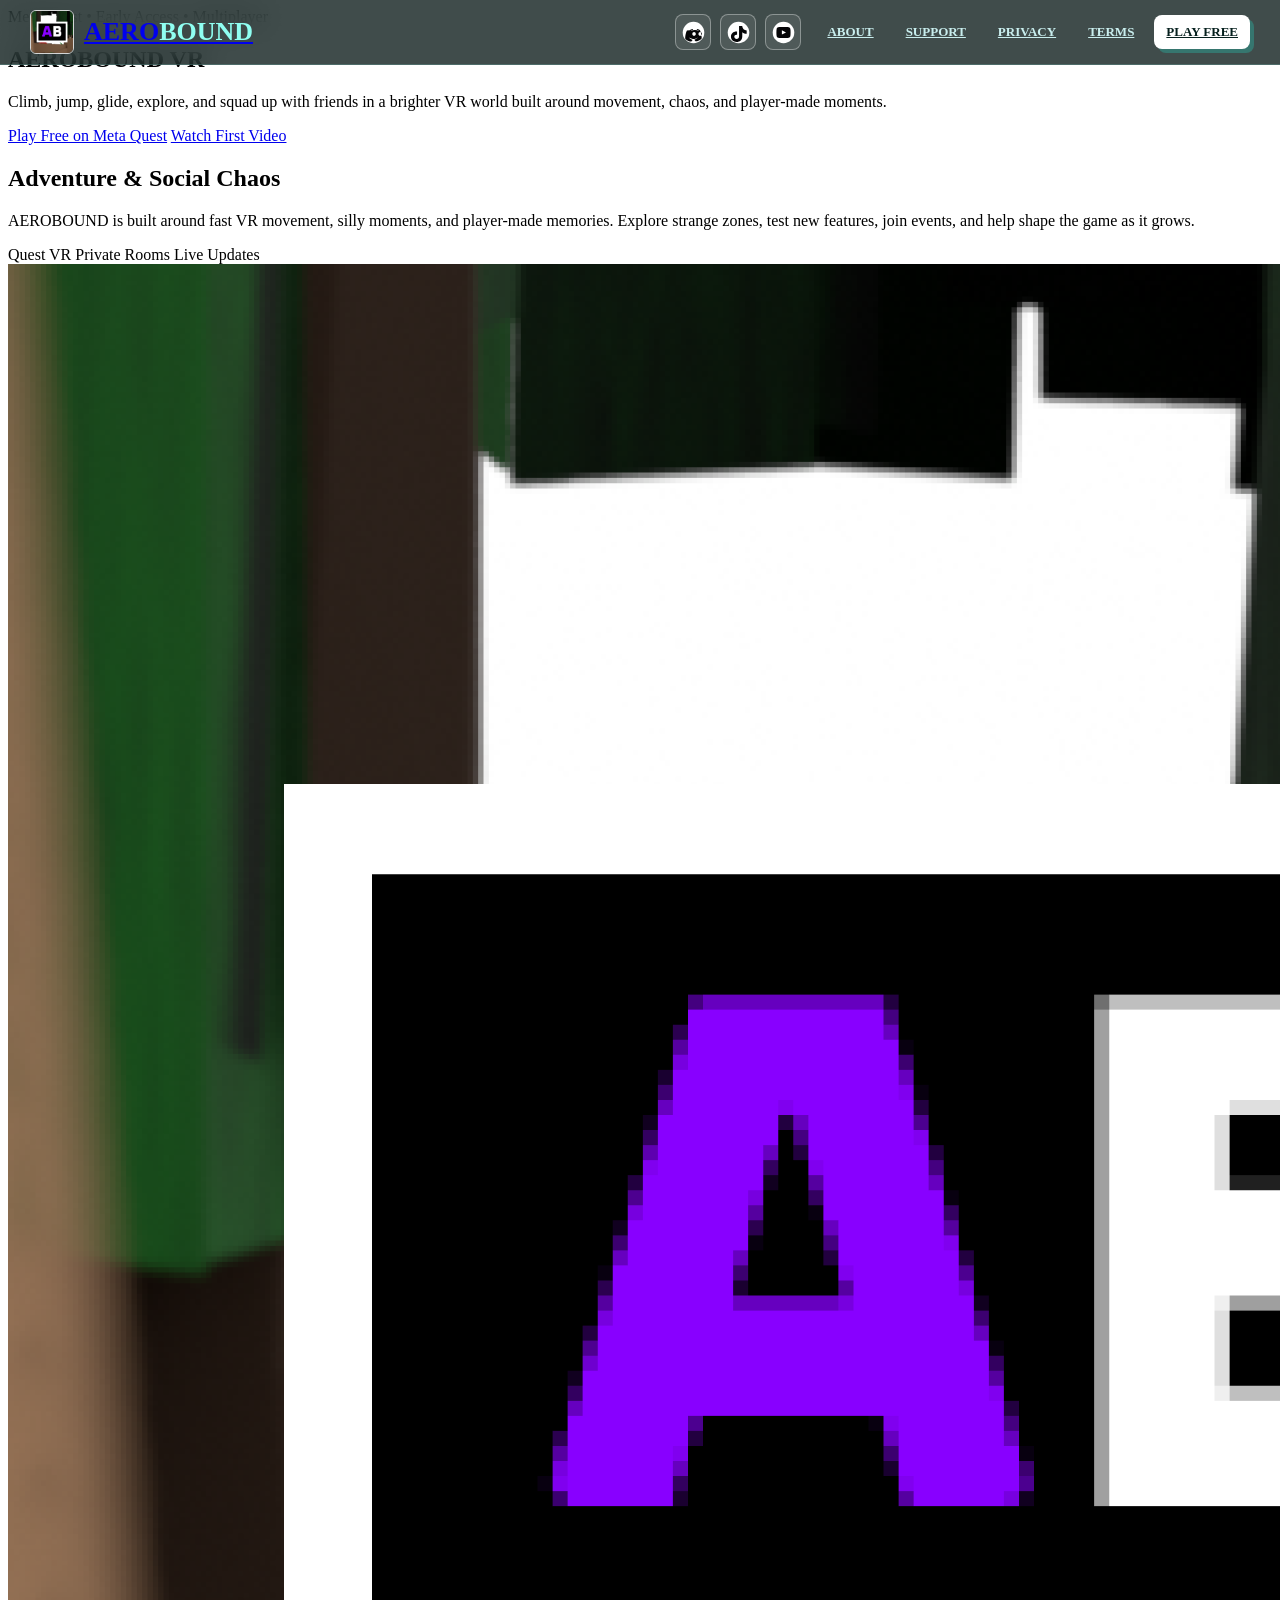
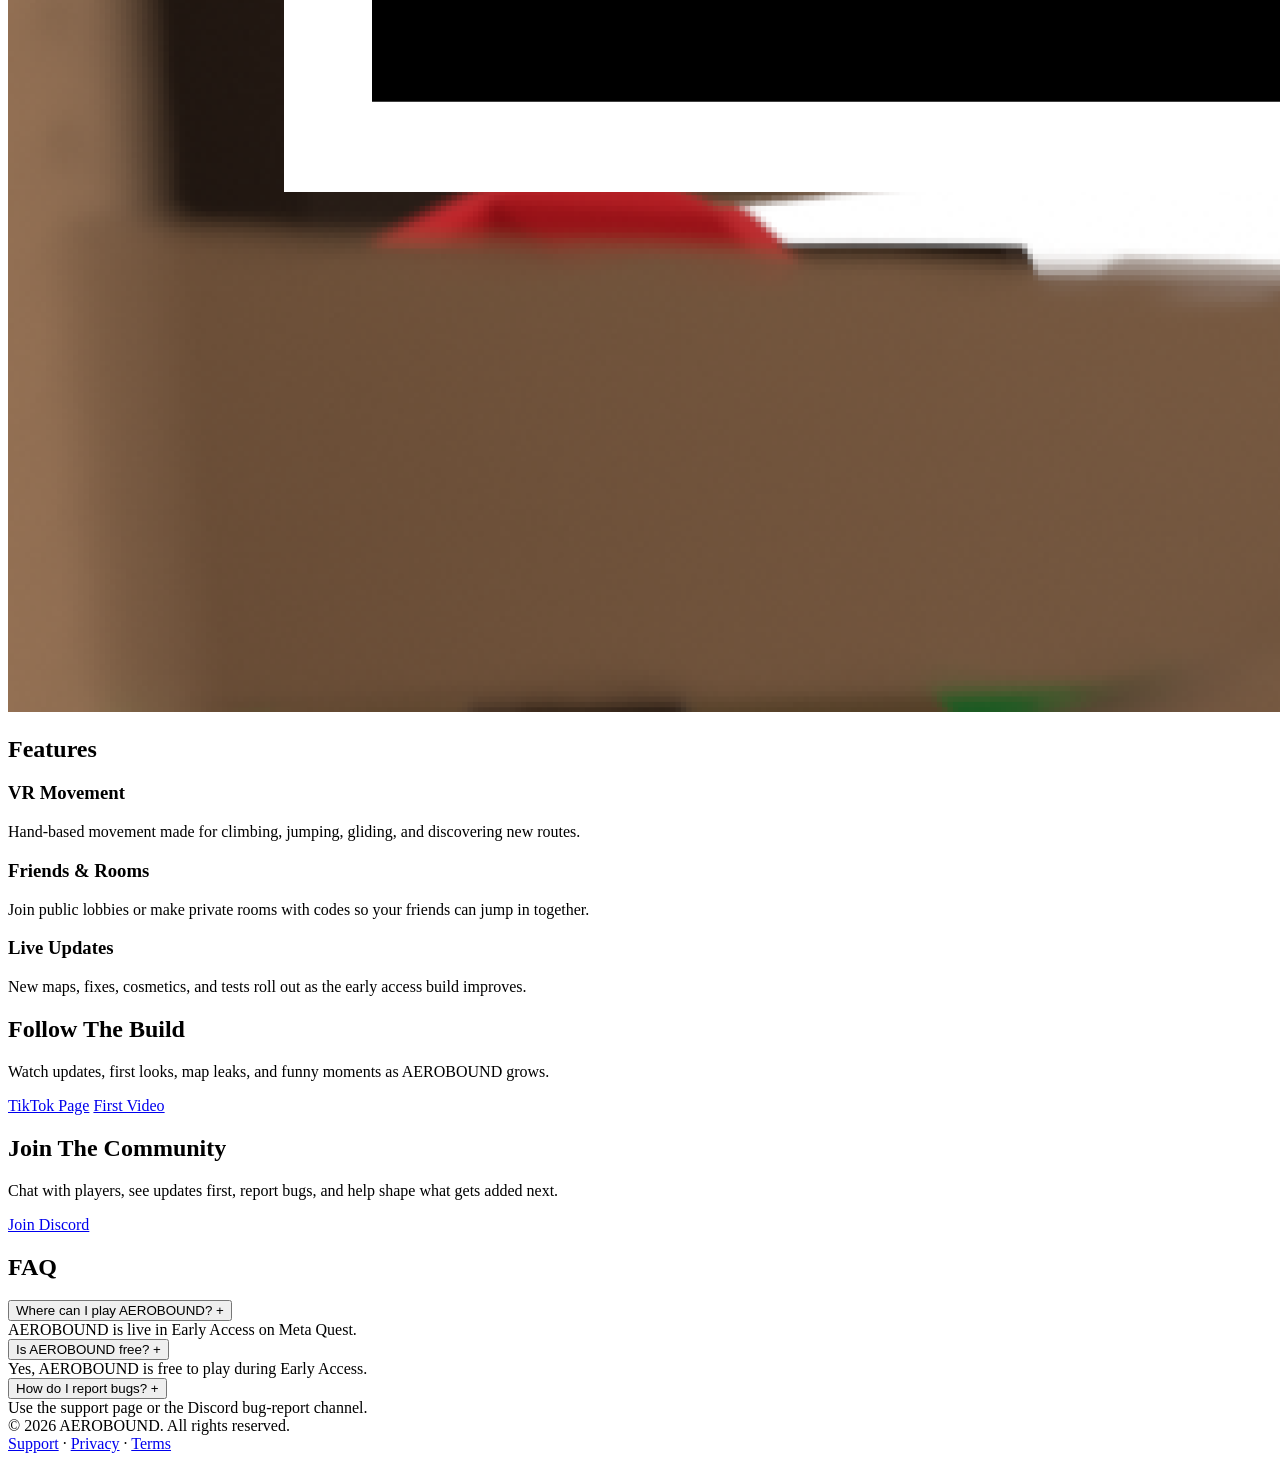
==== commit 7157f791: "Add files via upload" ====
--- a/index.html
+++ b/index.html
@@ -2,226 +2,129 @@
 <html lang="en">
 <head>
   <meta charset="utf-8">
+  <title>AEROBOUND VR</title>
+  <meta name="description" content="AEROBOUND is a bright early access VR movement game built for climbing, gliding, exploring, friends, and chaotic multiplayer moments.">
   <meta name="viewport" content="width=device-width, initial-scale=1">
-
-  <!-- ============================================================
-       EASY WEBSITE SETTINGS
-       Change the title, description and preview image below.
-  ============================================================= -->
-  <title>AEROBOUND VR</title>
-  <meta name="description" content="AEROBOUND is a multiplayer VR adventure game built for movement, chaos, friends, and fast updates.">
   <meta property="og:title" content="AEROBOUND VR">
-  <meta property="og:description" content="AEROBOUND is a multiplayer VR adventure game built for movement, chaos, friends, and fast updates.">
-  <meta property="og:image" content="assets/images/og-image.png">
-  <meta name="theme-color" content="#050507">
-
-  <link rel="icon" href="favicon.ico">
-  <link rel="icon" type="image/png" sizes="32x32" href="assets/favicons/favicon-32.png">
-  <link rel="apple-touch-icon" href="assets/favicons/apple-touch-icon.png">
+  <meta property="og:description" content="Climb, jump, glide, explore, and squad up in AEROBOUND VR Early Access.">
+  <meta property="og:image" content="https://aeroboundvr.com/assets/images/og-image.png">
+  <meta property="og:url" content="https://aeroboundvr.com/">
+  <meta property="og:type" content="website">
+  <meta name="twitter:card" content="summary_large_image">
+  <meta name="theme-color" content="#8ffff2">
+  <link rel="canonical" href="https://aeroboundvr.com/">
+  <link rel="icon" href="/favicon.ico" sizes="any">
+  <link rel="icon" type="image/png" sizes="16x16" href="/assets/favicons/favicon-16.png">
+  <link rel="icon" type="image/png" sizes="32x32" href="/assets/favicons/favicon-32.png">
+  <link rel="icon" type="image/png" sizes="48x48" href="/assets/favicons/favicon-48.png">
+  <link rel="icon" type="image/png" sizes="192x192" href="/assets/favicons/favicon-192.png">
+  <link rel="apple-touch-icon" href="/assets/favicons/apple-touch-icon.png">
   <link rel="preconnect" href="https://fonts.googleapis.com">
   <link rel="preconnect" href="https://fonts.gstatic.com" crossorigin>
   <link href="https://fonts.googleapis.com/css2?family=Oxanium:wght@300;400;500;600;700;800&display=swap" rel="stylesheet">
   <link rel="stylesheet" href="assets/css/style.css">
 </head>
+<body>
+<header class="nav">
+  <div class="nav-inner">
+    <a class="brand" href="./" aria-label="AEROBOUND home">
+      <img src="assets/images/logo.png" alt="AEROBOUND AB logo">
+      <span>AERO<span>BOUND</span></span>
+    </a>
+    <div class="nav-right">
+      <div class="socials">
+        <a href="https://discord.com" target="_blank" rel="noopener" aria-label="Discord"><img src="assets/icons/discord.svg" alt="Discord"></a>
+        <a href="https://www.tiktok.com/@aeroboundvr" target="_blank" rel="noopener" aria-label="TikTok"><img src="assets/icons/tiktok.svg" alt="TikTok"></a>
+        <a href="https://www.youtube.com" target="_blank" rel="noopener" aria-label="YouTube"><img src="assets/icons/youtube.svg" alt="YouTube"></a>
+      </div>
+      <button class="menu-btn" data-menu>Menu</button>
+      <nav class="nav-links">
+        <a href="#about">About</a>
+        <a href="support/">Support</a>
+        <a href="privacy/">Privacy</a>
+        <a href="terms/">Terms</a>
+        <a class="nav-cta" href="https://www.meta.com/en-gb/experiences/aerobound-early-access/1249348378254882/?require_login=true" target="_blank" rel="noopener">Play Free</a>
+      </nav>
+    </div>
+  </div>
+</header>
 
-<body class="is-loading">
-  <!-- ============================================================
-       LOADING SCREEN
-       Edit the words here. Timing is controlled near the top of
-       assets/js/script.js and the colours are in assets/css/style.css.
-  ============================================================= -->
-  <div class="loader" data-loader aria-label="Loading AEROBOUND">
-    <div class="loader-noise"></div>
-
-    <div class="loader-stage loader-stage-one">
-      <p class="loader-kicker">STEP BEYOND</p>
-      <h2 class="loader-message">
-        <span>MOVE.</span>
-        <span>EXPLORE.</span>
-        <span class="accent-text">AEROBOUND.</span>
-      </h2>
-      <div class="loader-line"><span></span></div>
-    </div>
-
-    <div class="loader-stage loader-stage-two">
-      <img src="assets/images/logo.png" alt="" class="loader-logo">
-      <div class="loader-name">AERO<span>BOUND</span></div>
-      <p class="loader-status">ENTERING THE WORLD</p>
-    </div>
-
-    <button class="loader-skip" type="button" data-loader-skip>Skip intro</button>
-  </div>
-
-  <header class="nav">
-    <div class="nav-inner">
-      <a class="brand" href="./">
-        <img src="assets/images/logo.png" alt="AEROBOUND AB logo">
-        <span>AERO<span>BOUND</span></span>
-      </a>
-
-      <div class="nav-right">
-        <div class="socials">
-          <!-- EDIT YOUR SOCIAL LINKS HERE -->
-          <a href="https://discord.gg/KQUKPxpzAM" target="_blank" rel="noopener" aria-label="Join our Discord">
-            <img src="assets/icons/discord.svg" alt="Discord">
-          </a>
-          <a href="https://www.tiktok.com/@aeroboundvr" target="_blank" rel="noopener" aria-label="AEROBOUND on TikTok">
-            <img src="assets/icons/tiktok.svg" alt="TikTok">
-          </a>
-          <a href="https://www.youtube.com/@AEROBOUND_VR" target="_blank" rel="noopener" aria-label="AEROBOUND on YouTube">
-            <img src="assets/icons/youtube.svg" alt="YouTube">
-          </a>
-        </div>
-
-        <button class="menu-btn" data-menu type="button">Menu</button>
-
-        <nav class="nav-links" aria-label="Main navigation">
-          <a class="btn small ghost" href="#about">About</a>
-          <a class="btn small ghost" href="support/">Support</a>
-          <a class="btn small ghost" href="privacy/">Privacy</a>
-          <a class="btn small ghost" href="terms/">Terms</a>
-          <a class="btn small" href="#play">Play Free</a>
-        </nav>
+<main>
+  <section class="hero" id="play">
+    <div class="grid"></div>
+    <div class="hero-card">
+      <div class="badge">Meta Quest • Early Access • Multiplayer</div>
+      <h1>AEROBOUND VR</h1>
+      <p class="lead">Climb, jump, glide, explore, and squad up with friends in a brighter VR world built around movement, chaos, and player-made moments.</p>
+      <div class="hero-actions">
+        <a class="btn" href="https://www.meta.com/en-gb/experiences/aerobound-early-access/1249348378254882/?require_login=true" target="_blank" rel="noopener">Play Free on Meta Quest</a>
+        <a class="btn ghost" href="https://www.tiktok.com/@levi.tully0/video/7668940736343133461" target="_blank" rel="noopener">Watch First Video</a>
       </div>
     </div>
-  </header>
+  </section>
 
-  <main>
-    <!-- ============================================================
-         HERO SECTION
-    ============================================================= -->
-    <section class="hero" id="play">
-      <div class="grid"></div>
-      <div class="hero-card">
-        <div class="badge">VR • Multiplayer • Early Access</div>
-        <h1>AEROBOUND VR</h1>
-        <p class="lead">
-          Launch into a fast, social VR world where movement is everything.
-          Climb, jump, glide, explore, and squad up with friends in chaotic multiplayer adventures.
-        </p>
-        <div class="hero-actions">
-          <!-- Replace # with your Meta Quest store link when ready. -->
-          <a class="btn" href="#">Meta Quest Soon</a>
-          <a class="btn ghost" href="#trailer">Watch Trailer</a>
+  <section class="section" id="about">
+    <div class="container split">
+      <div>
+        <h2>Adventure & Social Chaos</h2>
+        <p class="copy">AEROBOUND is built around fast VR movement, silly moments, and player-made memories. Explore strange zones, test new features, join events, and help shape the game as it grows.</p>
+        <div class="pill-list">
+          <span class="pill">Quest VR</span>
+          <span class="pill">Private Rooms</span>
+          <span class="pill">Live Updates</span>
         </div>
       </div>
-    </section>
+      <div class="logo-showcase"><img src="assets/images/logo.png" alt="AEROBOUND AB logo"></div>
+    </div>
+  </section>
 
-    <!-- ============================================================
-         ABOUT SECTION
-    ============================================================= -->
-    <section class="section" id="about">
-      <div class="container split">
-        <div>
-          <h2>Adventure &amp; Social Chaos</h2>
-          <p class="copy">
-            AEROBOUND is built around fun VR movement, silly moments, and player-made memories.
-            Explore strange zones, test new features, join events, and help shape the game as it grows.
-          </p>
-          <div class="pill-list">
-            <span class="pill">Quest VR</span>
-            <span class="pill">Private Rooms</span>
-            <span class="pill">Live Updates</span>
-          </div>
-        </div>
+  <section class="section">
+    <div class="container">
+      <h2>Features</h2>
+      <div class="cards">
+        <article class="card"><h3>VR Movement</h3><p>Hand-based movement made for climbing, jumping, gliding, and discovering new routes.</p></article>
+        <article class="card"><h3>Friends & Rooms</h3><p>Join public lobbies or make private rooms with codes so your friends can jump in together.</p></article>
+        <article class="card"><h3>Live Updates</h3><p>New maps, fixes, cosmetics, and tests roll out as the early access build improves.</p></article>
+      </div>
+    </div>
+  </section>
 
-        <div class="logo-showcase">
-          <img src="assets/images/logo.png" alt="AEROBOUND AB logo">
+  <section class="section">
+    <div class="container split">
+      <div class="panel">
+        <h2>Follow The Build</h2>
+        <p class="copy">Watch updates, first looks, map leaks, and funny moments as AEROBOUND grows.</p>
+        <div class="row-actions">
+          <a class="btn" href="https://www.tiktok.com/@aeroboundvr" target="_blank" rel="noopener">TikTok Page</a>
+          <a class="btn ghost" href="https://www.tiktok.com/@levi.tully0/video/7668940736343133461" target="_blank" rel="noopener">First Video</a>
         </div>
       </div>
-    </section>
-
-    <!-- ============================================================
-         FEATURES SECTION
-    ============================================================= -->
-    <section class="section">
-      <div class="container">
-        <h2>Features</h2>
-        <div class="cards">
-          <article class="card">
-            <h3>VR Movement</h3>
-            <p>Fast hand-based locomotion made for climbing, jumping, gliding, and discovering new routes.</p>
-          </article>
-          <article class="card">
-            <h3>Friends &amp; Rooms</h3>
-            <p>Join public lobbies or make private rooms with codes so your friends can jump in together.</p>
-          </article>
-          <article class="card">
-            <h3>Live Updates</h3>
-            <p>New maps, fixes, cosmetics, and tests will roll out as the early access build improves.</p>
-          </article>
-        </div>
-      </div>
-    </section>
-
-    <!-- ============================================================
-         VIDEO SECTION
-         Replace each placeholder with a YouTube iframe later.
-    ============================================================= -->
-    <section class="section" id="trailer">
-      <div class="container">
-        <h2>Videos</h2>
-        <p class="copy">Replace these boxes with your YouTube trailer embeds when you have videos ready.</p>
-        <div class="video-grid">
-          <div class="video-box">TRAILER EMBED</div>
-          <div class="video-box">UPDATE VIDEO</div>
-        </div>
-      </div>
-    </section>
-
-    <!-- ============================================================
-         COMMUNITY SECTION
-    ============================================================= -->
-    <section class="section">
-      <div class="container split">
-        <div class="panel">
-          <h2>Create Content</h2>
-          <p class="copy">Creators can record updates, funny moments, glitches, and community challenges.</p>
-          <a class="btn" href="#">Apply Soon</a>
-        </div>
-        <div class="panel">
-          <h2>Games Fund</h2>
-          <p class="copy">A future AEROBOUND creator fund can support community projects, creators, events, and map makers.</p>
-          <a class="btn ghost" href="games-fund/">Learn More</a>
-        </div>
-      </div>
-    </section>
-
-    <!-- ============================================================
-         FAQ SECTION
-    ============================================================= -->
-    <section class="section" id="faq">
-      <div class="container">
-        <h2>FAQ</h2>
-        <div class="faq">
-          <div class="faq-item open">
-            <button class="faq-q" type="button">Where can I play AEROBOUND? <span>+</span></button>
-            <div class="faq-a">AEROBOUND is planned for Meta Quest. Add your real store link once it is public.</div>
-          </div>
-          <div class="faq-item">
-            <button class="faq-q" type="button">Is AEROBOUND free? <span>+</span></button>
-            <div class="faq-a">Update this answer to match your final release plan.</div>
-          </div>
-          <div class="faq-item">
-            <button class="faq-q" type="button">How do I report bugs? <span>+</span></button>
-            <div class="faq-a">Use the support page or the bug-report channel in Discord.</div>
-          </div>
-        </div>
-      </div>
-    </section>
-  </main>
-
-  <footer class="footer">
-    <div class="footer-inner">
-      <div>© <span data-year></span> AEROBOUND. All rights reserved.</div>
-      <div>
-        <a href="support/">Support</a> ·
-        <a href="privacy/">Privacy</a> ·
-        <a href="terms/">Terms</a>
+      <div class="panel">
+        <h2>Join The Community</h2>
+        <p class="copy">Chat with players, see updates first, report bugs, and help shape what gets added next.</p>
+        <a class="btn ghost" href="https://discord.com" target="_blank" rel="noopener">Join Discord</a>
       </div>
     </div>
-  </footer>
+  </section>
 
-  <script src="assets/js/script.js"></script>
+  <section class="section" id="faq">
+    <div class="container">
+      <h2>FAQ</h2>
+      <div class="faq">
+        <div class="faq-item open"><button class="faq-q">Where can I play AEROBOUND? <span>+</span></button><div class="faq-a">AEROBOUND is live in Early Access on Meta Quest.</div></div>
+        <div class="faq-item"><button class="faq-q">Is AEROBOUND free? <span>+</span></button><div class="faq-a">Yes, AEROBOUND is free to play during Early Access.</div></div>
+        <div class="faq-item"><button class="faq-q">How do I report bugs? <span>+</span></button><div class="faq-a">Use the support page or the Discord bug-report channel.</div></div>
+      </div>
+    </div>
+  </section>
+</main>
+
+<footer class="footer">
+  <div class="footer-inner">
+    <div>&copy; <span data-year></span> AEROBOUND. All rights reserved.</div>
+    <div><a href="support/">Support</a> · <a href="privacy/">Privacy</a> · <a href="terms/">Terms</a></div>
+  </div>
+</footer>
+<script src="assets/js/script.js"></script>
 </body>
 </html>
--- a/assets/css/style.css
+++ b/assets/css/style.css
@@ -1,683 +1,116 @@
-/* ================================================================
-   AEROBOUND WEBSITE COLOURS
-   Change these values to quickly recolour the whole website.
-================================================================ */
-:root {
-  --bg: #050507;
-  --panel: #0d0d12;
-  --text: #ffffff;
-  --muted: #babacc;
-  --line: #2c2c37;
-  --accent: #80ffea;
-  --purple: #8c00ff;
-  --shadow: rgba(128, 255, 234, 0.22);
-}
-
-/* Basic reset --------------------------------------------------- */
-* {
-  box-sizing: border-box;
-}
-
-html {
-  scroll-behavior: smooth;
-}
-
-body {
-  margin: 0;
-  background: var(--bg);
-  color: var(--text);
-  font-family: Oxanium, Arial, sans-serif;
-  overflow-x: hidden;
-}
-
-body.is-loading {
-  overflow: hidden;
-}
-
-a {
-  color: inherit;
-  text-decoration: none;
-}
-
-img {
-  display: block;
-  max-width: 100%;
-}
-
-/* ================================================================
-   LOADING SCREEN
-================================================================ */
-.loader {
-  position: fixed;
-  inset: 0;
-  z-index: 9999;
-  display: grid;
-  place-items: center;
-  overflow: hidden;
-  background:
-    radial-gradient(circle at 50% 50%, rgba(128, 255, 234, 0.07), transparent 34%),
-    #020204;
-  transition: opacity 0.7s ease, visibility 0.7s ease;
-}
-
-.loader::before,
-.loader::after {
-  content: "";
-  position: absolute;
-  pointer-events: none;
-}
-
-.loader::before {
-  inset: 0;
-  opacity: 0.12;
-  background-image:
-    linear-gradient(rgba(255, 255, 255, 0.08) 1px, transparent 1px),
-    linear-gradient(90deg, rgba(255, 255, 255, 0.08) 1px, transparent 1px);
-  background-size: 56px 56px;
-  animation: loader-grid 8s linear infinite;
-}
-
-.loader::after {
-  width: 55vw;
-  height: 55vw;
-  min-width: 420px;
-  min-height: 420px;
-  border: 1px solid rgba(128, 255, 234, 0.12);
-  border-radius: 50%;
-  box-shadow:
-    0 0 0 80px rgba(128, 255, 234, 0.015),
-    0 0 120px rgba(140, 0, 255, 0.12);
-  animation: loader-ring 5s ease-in-out infinite;
-}
-
-.loader-noise {
-  position: absolute;
-  inset: 0;
-  opacity: 0.05;
-  pointer-events: none;
-  background-image: url("data:image/svg+xml,%3Csvg viewBox='0 0 180 180' xmlns='http://www.w3.org/2000/svg'%3E%3Cfilter id='n'%3E%3CfeTurbulence type='fractalNoise' baseFrequency='.9' numOctaves='3' stitchTiles='stitch'/%3E%3C/filter%3E%3Crect width='100%25' height='100%25' filter='url(%23n)' opacity='.7'/%3E%3C/svg%3E");
-}
-
-.loader-stage {
-  position: absolute;
-  z-index: 2;
-  width: min(880px, calc(100% - 48px));
-  text-align: center;
-}
-
-.loader-stage-one {
-  animation: loader-stage-one 4.3s both;
-}
-
-.loader-kicker {
-  margin: 0 0 12px;
-  color: var(--muted);
-  font-size: 12px;
-  font-weight: 700;
-  letter-spacing: 0.42em;
-  text-transform: uppercase;
-  opacity: 0;
-  animation: loader-small-text 0.55s 0.15s forwards;
-}
-
-.loader-message {
-  display: flex;
-  justify-content: center;
-  gap: 0.22em;
-  margin: 0;
-  font-size: clamp(25px, 5.2vw, 70px);
-  line-height: 1;
-  letter-spacing: -0.055em;
-  white-space: nowrap;
-}
-
-.loader-message span {
-  display: inline-block;
-  opacity: 0;
-  transform: translateY(18px);
-  filter: blur(8px);
-  animation: loader-word 0.6s forwards;
-}
-
-.loader-message span:nth-child(1) {
-  animation-delay: 0.35s;
-}
-
-.loader-message span:nth-child(2) {
-  animation-delay: 0.72s;
-}
-
-.loader-message span:nth-child(3) {
-  animation-delay: 1.09s;
-}
-
-.accent-text {
-  color: var(--accent);
-  text-shadow: 0 0 28px rgba(128, 255, 234, 0.3);
-}
-
-.loader-line {
-  width: min(520px, 72vw);
-  height: 3px;
-  margin: 28px auto 0;
-  overflow: hidden;
-  background: rgba(255, 255, 255, 0.11);
-}
-
-.loader-line span {
-  display: block;
-  width: 100%;
-  height: 100%;
-  background: linear-gradient(90deg, var(--accent), #ffffff, var(--purple));
-  transform: translateX(-101%);
-  animation: loader-progress 1.55s 1.25s cubic-bezier(0.65, 0, 0.35, 1) forwards;
-}
-
-.loader-stage-two {
-  opacity: 0;
-  transform: scale(0.92);
-  animation: loader-stage-two 4.3s both;
-}
-
-.loader-logo {
-  width: clamp(84px, 11vw, 132px);
-  aspect-ratio: 1;
-  margin: 0 auto 18px;
-  object-fit: cover;
-  border: 2px solid rgba(255, 255, 255, 0.8);
-  box-shadow: 0 0 50px rgba(128, 255, 234, 0.24);
-}
-
-.loader-name {
-  font-size: clamp(34px, 7vw, 88px);
-  font-weight: 800;
-  line-height: 0.95;
-  letter-spacing: -0.07em;
-}
-
-.loader-name span {
-  color: var(--accent);
-}
-
-.loader-status {
-  margin: 15px 0 0;
-  color: var(--muted);
-  font-size: 11px;
-  font-weight: 700;
-  letter-spacing: 0.35em;
-  text-transform: uppercase;
-}
-
-.loader-skip {
-  position: absolute;
-  right: 24px;
-  bottom: 22px;
-  z-index: 4;
-  padding: 8px 10px;
-  border: 0;
-  background: transparent;
-  color: rgba(255, 255, 255, 0.45);
-  font: 700 11px Oxanium, sans-serif;
-  letter-spacing: 0.12em;
-  text-transform: uppercase;
-  cursor: pointer;
-}
-
-.loader-skip:hover {
-  color: #ffffff;
-}
-
-.loader.is-leaving {
-  visibility: hidden;
-  opacity: 0;
-}
-
-@keyframes loader-word {
-  to {
-    opacity: 1;
-    transform: translateY(0);
-    filter: blur(0);
-  }
-}
-
-@keyframes loader-small-text {
-  to { opacity: 1; }
-}
-
-@keyframes loader-progress {
-  to { transform: translateX(0); }
-}
-
-@keyframes loader-stage-one {
-  0%, 62% {
-    opacity: 1;
-    transform: scale(1);
-  }
-  72%, 100% {
-    opacity: 0;
-    transform: scale(1.08);
-  }
-}
-
-@keyframes loader-stage-two {
-  0%, 64% {
-    opacity: 0;
-    transform: scale(0.92);
-  }
-  76%, 94% {
-    opacity: 1;
-    transform: scale(1);
-  }
-  100% {
-    opacity: 0;
-    transform: scale(1.03);
-  }
-}
-
-@keyframes loader-grid {
-  to { transform: translateY(56px); }
-}
-
-@keyframes loader-ring {
-  50% {
-    transform: scale(1.08) rotate(8deg);
-    opacity: 0.6;
-  }
-}
-
-/* ================================================================
-   NAVIGATION
-================================================================ */
 .nav {
   position: fixed;
   top: 0;
+  left: 0;
   right: 0;
-  left: 0;
   z-index: 50;
-  padding: 18px 22px;
-  background: linear-gradient(180deg, rgba(0, 0, 0, 0.96), rgba(0, 0, 0, 0.74), rgba(0, 0, 0, 0.15));
+  background: rgba(5, 20, 19, .76);
+  border-bottom: 1px solid rgba(143, 255, 242, .18);
+  backdrop-filter: blur(16px);
+  padding: 10px 18px;
 }
 
 .nav-inner {
+  max-width: 1220px;
+  margin: auto;
   display: flex;
   align-items: center;
   justify-content: space-between;
-  max-width: 1220px;
-  margin: auto;
   gap: 18px;
 }
 
 .brand {
   display: flex;
   align-items: center;
-  gap: 12px;
-  font-size: 30px;
+  gap: 10px;
   font-weight: 800;
-  letter-spacing: -1px;
+  font-size: 26px;
 }
 
 .brand img {
-  width: 50px;
-  height: 50px;
-  border: 2px solid #ffffff;
+  width: 42px;
+  height: 42px;
   object-fit: cover;
+  border: 1px solid rgba(255, 255, 255, .78);
+  border-radius: 6px;
 }
 
 .brand span span {
-  color: var(--accent);
+  color: #8ffff2;
 }
 
-.nav-right,
-.socials,
+.nav-right {
+  display: flex;
+  align-items: center;
+  gap: 14px;
+}
+
+.socials {
+  display: flex;
+  align-items: center;
+  gap: 9px;
+}
+
+.socials a {
+  width: 34px;
+  height: 34px;
+  display: grid;
+  place-items: center;
+  border: 1px solid rgba(255, 255, 255, .35);
+  border-radius: 8px;
+  background: rgba(255, 255, 255, .08);
+  transition: .18s;
+}
+
+.socials a:hover {
+  transform: translateY(-2px);
+  border-color: #8ffff2;
+  background: rgba(143, 255, 242, .16);
+}
+
+.socials img {
+  width: 23px;
+  height: 23px;
+}
+
 .nav-links {
   display: flex;
   align-items: center;
+  gap: 8px;
 }
 
-.nav-right {
-  gap: 16px;
+.nav-links a {
+  padding: 9px 12px;
+  border-radius: 8px;
+  color: #c9eeee;
+  font-weight: 800;
+  font-size: 13px;
+  text-transform: uppercase;
 }
 
-.socials {
-  gap: 12px;
+.nav-links a:hover {
+  background: rgba(255, 255, 255, .08);
+  color: #fff;
 }
 
-.socials a {
-  display: grid;
-  width: 38px;
-  height: 38px;
-  place-items: center;
-  transition: transform 0.18s ease, filter 0.18s ease;
-}
-
-.socials a:hover {
-  transform: translateY(-3px) scale(1.06);
-  filter: drop-shadow(0 0 8px rgba(128, 255, 234, 0.4));
-}
-
-.socials img {
-  width: 100%;
-  height: 100%;
-}
-
-.nav-links {
-  gap: 10px;
+.nav-links .nav-cta {
+  background: #fff;
+  color: #06201e;
+  box-shadow: 4px 4px 0 rgba(26, 255, 226, .24);
 }
 
 .menu-btn {
   display: none;
+  background: rgba(255, 255, 255, .08);
+  color: #fff;
+  border: 1px solid rgba(180, 255, 248, .28);
+  border-radius: 8px;
   padding: 10px 12px;
-  border: 2px solid #ffffff;
-  background: #000000;
-  color: #ffffff;
   font-family: inherit;
   font-weight: 800;
   text-transform: uppercase;
 }
 
-/* Buttons ------------------------------------------------------- */
-.btn {
-  display: inline-flex;
-  align-items: center;
-  justify-content: center;
-  padding: 13px 20px;
-  border: 2px solid #ffffff;
-  background: #ffffff;
-  color: #000000;
-  box-shadow: 6px 6px 0 var(--shadow);
-  font-size: 14px;
-  font-weight: 800;
-  text-transform: uppercase;
-  transition: 0.18s;
-}
-
-.btn:hover {
-  transform: translate(-2px, -2px);
-  box-shadow: 9px 9px 0 rgba(140, 0, 255, 0.55);
-}
-
-.btn.ghost {
-  background: #000000;
-  color: #ffffff;
-}
-
-.btn.small {
-  padding: 10px 14px;
-  font-size: 13px;
-}
-
-/* ================================================================
-   HERO
-================================================================ */
-.hero {
-  position: relative;
-  display: flex;
-  align-items: center;
-  justify-content: center;
-  min-height: 100vh;
-  padding: 130px 22px 80px;
-  overflow: hidden;
-  text-align: center;
-  background:
-    radial-gradient(circle at 50% 18%, rgba(128, 255, 234, 0.20), transparent 28%),
-    radial-gradient(circle at 78% 62%, rgba(140, 0, 255, 0.28), transparent 34%),
-    linear-gradient(135deg, #08080d, #000000);
-}
-
-.grid {
-  position: absolute;
-  inset: 0;
-  opacity: 0.16;
-  background-image:
-    linear-gradient(rgba(255, 255, 255, 0.14) 1px, transparent 1px),
-    linear-gradient(90deg, rgba(255, 255, 255, 0.14) 1px, transparent 1px);
-  background-size: 44px 44px;
-  transform: rotate(-3deg) scale(1.15);
-}
-
-.hero-card {
-  position: relative;
-  z-index: 2;
-  max-width: 960px;
-}
-
-.badge {
-  display: inline-block;
-  margin-bottom: 22px;
-  padding: 10px 14px;
-  border: 1px solid var(--line);
-  background: #000000;
-  color: var(--accent);
-  font-weight: 800;
-  text-transform: uppercase;
-}
-
-h1,
-h2,
-h3 {
-  margin: 0;
-  font-family: Oxanium, monospace;
-  text-transform: uppercase;
-}
-
-h1 {
-  font-size: clamp(56px, 11vw, 132px);
-  line-height: 0.86;
-  letter-spacing: -6px;
-  text-shadow: 0 0 38px rgba(128, 255, 234, 0.28);
-}
-
-h2 {
-  font-size: clamp(34px, 6vw, 72px);
-  line-height: 0.92;
-  letter-spacing: -3px;
-}
-
-h3 {
-  font-size: 22px;
-}
-
-.lead {
-  max-width: 780px;
-  margin: 24px auto 30px;
-  color: var(--muted);
-  font-size: clamp(18px, 2vw, 24px);
-  line-height: 1.45;
-}
-
-.hero-actions,
-.row-actions {
-  display: flex;
-  justify-content: center;
-  gap: 14px;
-  flex-wrap: wrap;
-}
-
-/* ================================================================
-   MAIN CONTENT
-================================================================ */
-.section {
-  position: relative;
-  padding: 92px 22px;
-}
-
-.container {
-  max-width: 1180px;
-  margin: auto;
-}
-
-.split {
-  display: grid;
-  grid-template-columns: 1.05fr 0.95fr;
-  align-items: center;
-  gap: 34px;
-}
-
-.copy {
-  color: var(--muted);
-  font-size: 18px;
-  line-height: 1.7;
-}
-
-.panel,
-.card {
-  border: 1px solid var(--line);
-  background: linear-gradient(180deg, rgba(255, 255, 255, 0.06), rgba(255, 255, 255, 0.02));
-  box-shadow: 14px 14px 0 rgba(255, 255, 255, 0.04);
-}
-
-.panel {
-  padding: 28px;
-}
-
-.logo-showcase {
-  display: grid;
-  min-height: 360px;
-  place-items: center;
-  border: 2px solid #ffffff;
-  background: radial-gradient(circle at 40% 40%, rgba(128, 255, 234, 0.18), transparent 30%), #08080d;
-  box-shadow: 18px 18px 0 #000000;
-}
-
-.logo-showcase img {
-  width: 260px;
-  height: 260px;
-  object-fit: cover;
-}
-
-.cards {
-  display: grid;
-  grid-template-columns: repeat(3, 1fr);
-  gap: 18px;
-  margin-top: 34px;
-}
-
-.card {
-  min-height: 190px;
-  padding: 24px;
-}
-
-.card p {
-  color: var(--muted);
-  line-height: 1.6;
-}
-
-.video-grid {
-  display: grid;
-  grid-template-columns: repeat(2, 1fr);
-  gap: 18px;
-  margin-top: 30px;
-}
-
-.video-box {
-  display: flex;
-  align-items: center;
-  justify-content: center;
-  aspect-ratio: 16 / 9;
-  border: 1px solid var(--line);
-  background: #111111;
-  color: var(--muted);
-  font-weight: 800;
-}
-
-.pill-list {
-  display: flex;
-  gap: 10px;
-  margin-top: 20px;
-  flex-wrap: wrap;
-}
-
-.pill {
-  padding: 10px 12px;
-  border: 1px solid var(--line);
-  background: #000000;
-  color: var(--accent);
-  font-size: 13px;
-  font-weight: 800;
-  text-transform: uppercase;
-}
-
-/* FAQ ----------------------------------------------------------- */
-.faq {
-  display: grid;
-  gap: 12px;
-  margin-top: 34px;
-}
-
-.faq-item {
-  border: 1px solid var(--line);
-  background: #000000;
-}
-
-.faq-q {
-  display: flex;
-  justify-content: space-between;
-  width: 100%;
-  padding: 20px;
-  border: 0;
-  background: #000000;
-  color: #ffffff;
-  font-family: inherit;
-  font-size: 18px;
-  font-weight: 800;
-  text-align: left;
-  text-transform: uppercase;
-  cursor: pointer;
-}
-
-.faq-a {
-  display: none;
-  padding: 0 20px 20px;
-  color: var(--muted);
-  line-height: 1.65;
-}
-
-.faq-item.open .faq-a {
-  display: block;
-}
-
-/* Other pages --------------------------------------------------- */
-.page {
-  min-height: 80vh;
-  padding-top: 145px;
-}
-
-.notice {
-  padding: 14px 18px;
-  border-left: 4px solid var(--accent);
-  background: #0b0b10;
-  color: var(--muted);
-  line-height: 1.55;
-}
-
-/* Footer -------------------------------------------------------- */
-.footer {
-  padding: 42px 22px;
-  border-top: 1px solid var(--line);
-  background: #000000;
-  color: var(--muted);
-}
-
-.footer-inner {
-  display: flex;
-  justify-content: space-between;
-  max-width: 1180px;
-  margin: auto;
-  gap: 18px;
-  flex-wrap: wrap;
-}
-
-.footer a {
-  color: #ffffff;
-}
-
-.mobile-only {
-  display: none;
-}
-
-/* ================================================================
-   MOBILE
-================================================================ */
 @media (max-width: 980px) {
   .nav-inner {
     align-items: flex-start;
@@ -692,104 +125,39 @@
   }
 
   .nav-links {
+    display: none;
     position: absolute;
-    top: 82px;
-    right: 22px;
-    left: 22px;
-    display: none;
+    top: 68px;
+    left: 18px;
+    right: 18px;
+    background: rgba(5, 20, 19, .96);
+    border: 1px solid rgba(180, 255, 248, .28);
+    border-radius: 8px;
+    padding: 10px;
+    flex-direction: column;
     align-items: stretch;
-    padding: 12px;
-    border: 1px solid var(--line);
-    background: #000000;
-    flex-direction: column;
   }
 
   .nav-links.open {
     display: flex;
   }
 
-  .nav-links .btn {
+  .nav-links a {
     width: 100%;
+    text-align: center;
   }
 
   .socials {
     display: none;
   }
-
-  .split,
-  .cards,
-  .video-grid {
-    grid-template-columns: 1fr;
-  }
-
-  .brand {
-    font-size: 24px;
-  }
-
-  .brand img {
-    width: 44px;
-    height: 44px;
-  }
-
-  h1 {
-    letter-spacing: -3px;
-  }
-
-  .section {
-    padding: 72px 18px;
-  }
-
-  .page {
-    padding-top: 120px;
-  }
-
-  .mobile-only {
-    display: block;
-  }
-}
-
-@media (max-width: 620px) {
-  .loader-message {
-    flex-direction: column;
-    gap: 7px;
-    white-space: normal;
-  }
-
-  .loader-line {
-    margin-top: 22px;
-  }
 }
 
 @media (max-width: 520px) {
   .nav {
-    padding: 14px;
+    padding: 10px 14px;
   }
 
-  .brand > span {
+  .brand span {
     display: none;
   }
-
-  .hero {
-    padding-top: 110px;
-  }
-
-  .btn,
-  .hero-actions {
-    width: 100%;
-  }
-
-  .logo-showcase img {
-    width: 210px;
-    height: 210px;
-  }
-}
-
-@media (prefers-reduced-motion: reduce) {
-  *,
-  *::before,
-  *::after {
-    scroll-behavior: auto !important;
-    animation-duration: 0.01ms !important;
-    animation-iteration-count: 1 !important;
-  }
-}
+}
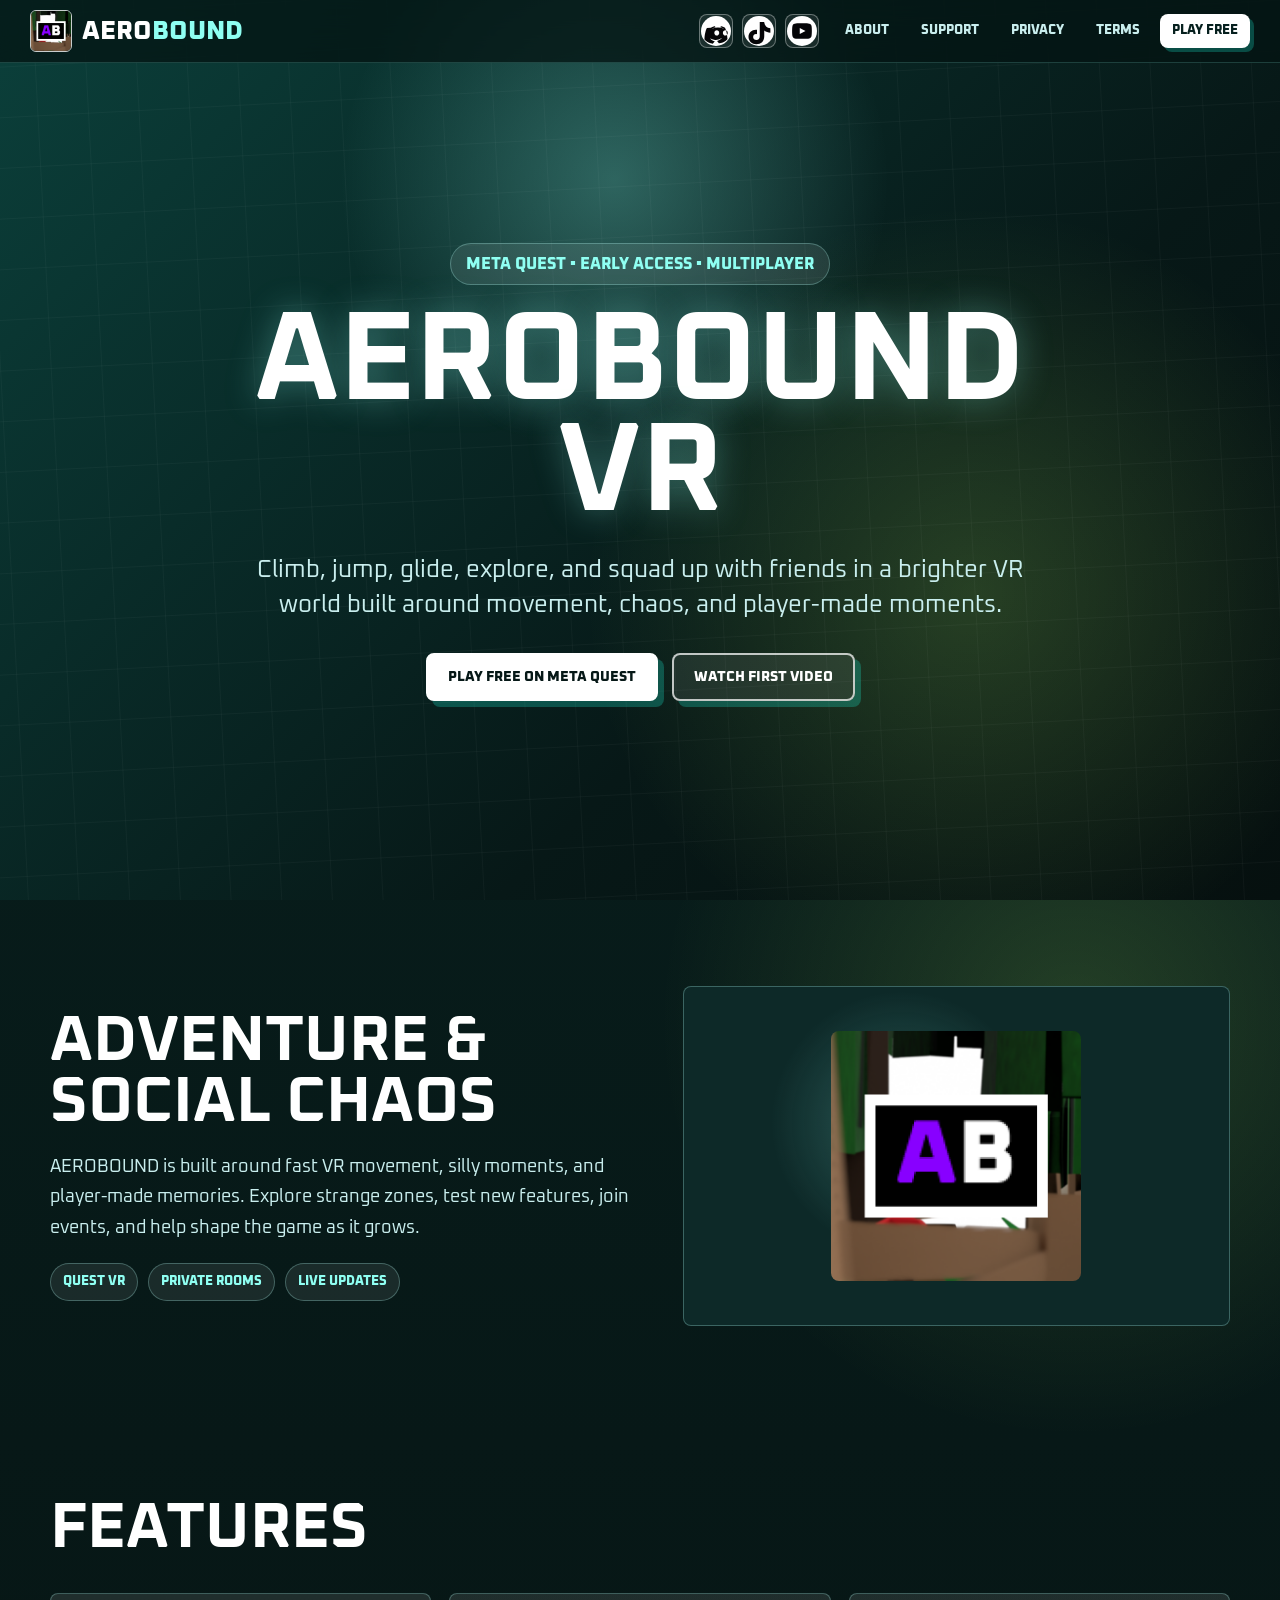
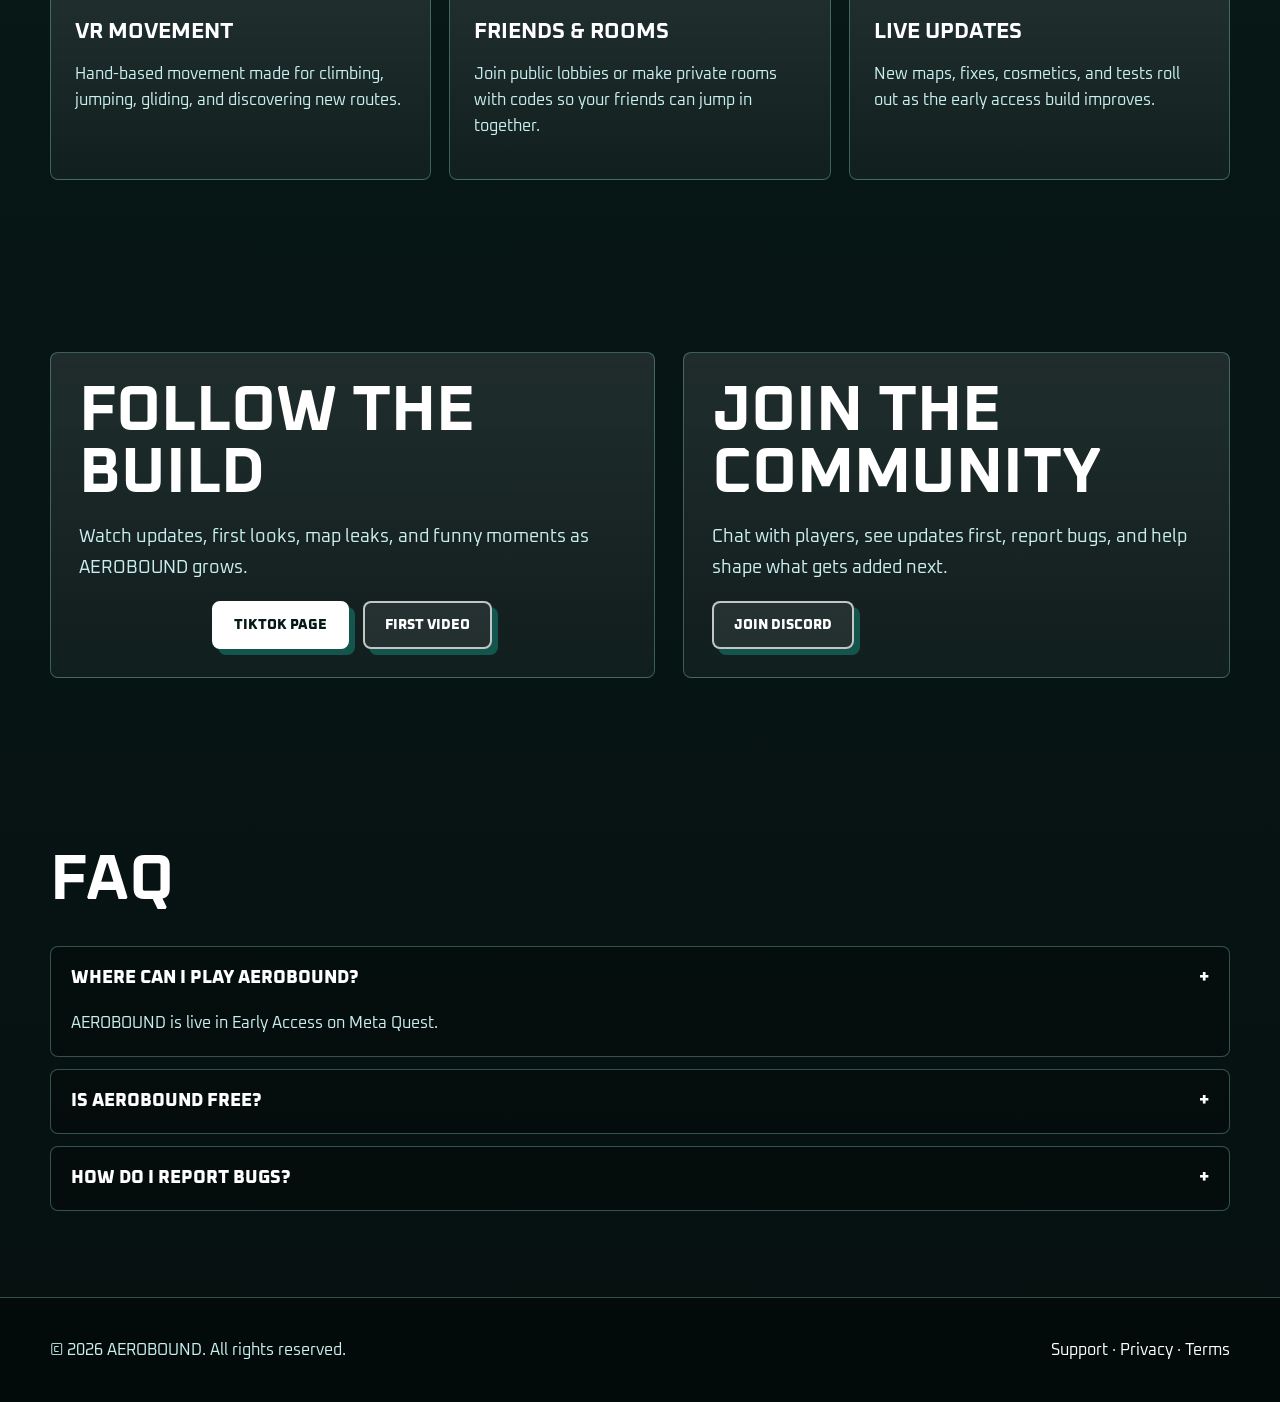
==== commit 0d769a48: "Update index.html" ====
--- a/index.html
+++ b/index.html
@@ -1,6 +1,4 @@
-<!DOCTYPE html>
-<html lang="en">
-<head>
+<html lang="en"><head>
   <meta charset="utf-8">
   <title>AEROBOUND VR</title>
   <meta name="description" content="AEROBOUND is a bright early access VR movement game built for climbing, gliding, exploring, friends, and chaotic multiplayer moments.">
@@ -20,8 +18,8 @@
   <link rel="icon" type="image/png" sizes="192x192" href="/assets/favicons/favicon-192.png">
   <link rel="apple-touch-icon" href="/assets/favicons/apple-touch-icon.png">
   <link rel="preconnect" href="https://fonts.googleapis.com">
-  <link rel="preconnect" href="https://fonts.gstatic.com" crossorigin>
-  <link href="https://fonts.googleapis.com/css2?family=Oxanium:wght@300;400;500;600;700;800&display=swap" rel="stylesheet">
+  <link rel="preconnect" href="https://fonts.gstatic.com" crossorigin="">
+  <link href="https://fonts.googleapis.com/css2?family=Oxanium:wght@300;400;500;600;700;800&amp;display=swap" rel="stylesheet">
   <link rel="stylesheet" href="assets/css/style.css">
 </head>
 <body>
@@ -37,7 +35,7 @@
         <a href="https://www.tiktok.com/@aeroboundvr" target="_blank" rel="noopener" aria-label="TikTok"><img src="assets/icons/tiktok.svg" alt="TikTok"></a>
         <a href="https://www.youtube.com" target="_blank" rel="noopener" aria-label="YouTube"><img src="assets/icons/youtube.svg" alt="YouTube"></a>
       </div>
-      <button class="menu-btn" data-menu>Menu</button>
+      <button class="menu-btn" data-menu="">Menu</button>
       <nav class="nav-links">
         <a href="#about">About</a>
         <a href="support/">Support</a>
@@ -66,7 +64,7 @@
   <section class="section" id="about">
     <div class="container split">
       <div>
-        <h2>Adventure & Social Chaos</h2>
+        <h2>Adventure &amp; Social Chaos</h2>
         <p class="copy">AEROBOUND is built around fast VR movement, silly moments, and player-made memories. Explore strange zones, test new features, join events, and help shape the game as it grows.</p>
         <div class="pill-list">
           <span class="pill">Quest VR</span>
@@ -83,7 +81,7 @@
       <h2>Features</h2>
       <div class="cards">
         <article class="card"><h3>VR Movement</h3><p>Hand-based movement made for climbing, jumping, gliding, and discovering new routes.</p></article>
-        <article class="card"><h3>Friends & Rooms</h3><p>Join public lobbies or make private rooms with codes so your friends can jump in together.</p></article>
+        <article class="card"><h3>Friends &amp; Rooms</h3><p>Join public lobbies or make private rooms with codes so your friends can jump in together.</p></article>
         <article class="card"><h3>Live Updates</h3><p>New maps, fixes, cosmetics, and tests roll out as the early access build improves.</p></article>
       </div>
     </div>
@@ -121,10 +119,11 @@
 
 <footer class="footer">
   <div class="footer-inner">
-    <div>&copy; <span data-year></span> AEROBOUND. All rights reserved.</div>
+    <div>© <span data-year=""></span> AEROBOUND. All rights reserved.</div>
     <div><a href="support/">Support</a> · <a href="privacy/">Privacy</a> · <a href="terms/">Terms</a></div>
   </div>
 </footer>
 <script src="assets/js/script.js"></script>
-</body>
-</html>
+
+
+</body></html>
--- a/assets/css/style.css
+++ b/assets/css/style.css
@@ -1,3 +1,31 @@
+:root {
+  --bg: #071817;
+  --panel: #0d2928;
+  --panel-soft: #123936;
+  --text: #ffffff;
+  --muted: #c9eeee;
+  --line: rgba(180, 255, 248, .28);
+  --accent: #8ffff2;
+  --lime: #b9ff68;
+  --sky: #6fdcff;
+  --shadow: rgba(26, 255, 226, .24);
+}
+
+* { box-sizing: border-box; }
+html { scroll-behavior: smooth; }
+body {
+  margin: 0;
+  background:
+    radial-gradient(circle at 18% 8%, rgba(143, 255, 242, .22), transparent 25rem),
+    radial-gradient(circle at 84% 34%, rgba(185, 255, 104, .16), transparent 26rem),
+    linear-gradient(180deg, #08211f 0%, #071817 48%, #061110 100%);
+  color: var(--text);
+  font-family: Oxanium, Arial, sans-serif;
+  overflow-x: hidden;
+}
+a { color: inherit; text-decoration: none; }
+img { max-width: 100%; display: block; }
+
 .nav {
   position: fixed;
   top: 0;
@@ -9,7 +37,6 @@
   backdrop-filter: blur(16px);
   padding: 10px 18px;
 }
-
 .nav-inner {
   max-width: 1220px;
   margin: auto;
@@ -18,7 +45,6 @@
   justify-content: space-between;
   gap: 18px;
 }
-
 .brand {
   display: flex;
   align-items: center;
@@ -26,7 +52,6 @@
   font-weight: 800;
   font-size: 26px;
 }
-
 .brand img {
   width: 42px;
   height: 42px;
@@ -34,23 +59,9 @@
   border: 1px solid rgba(255, 255, 255, .78);
   border-radius: 6px;
 }
-
-.brand span span {
-  color: #8ffff2;
-}
-
-.nav-right {
-  display: flex;
-  align-items: center;
-  gap: 14px;
-}
-
-.socials {
-  display: flex;
-  align-items: center;
-  gap: 9px;
-}
-
+.brand span span { color: var(--accent); }
+.nav-right { display: flex; align-items: center; gap: 14px; }
+.socials { display: flex; align-items: center; gap: 9px; }
 .socials a {
   width: 34px;
   height: 34px;
@@ -61,49 +72,27 @@
   background: rgba(255, 255, 255, .08);
   transition: .18s;
 }
-
-.socials a:hover {
-  transform: translateY(-2px);
-  border-color: #8ffff2;
-  background: rgba(143, 255, 242, .16);
-}
-
-.socials img {
-  width: 23px;
-  height: 23px;
-}
-
-.nav-links {
-  display: flex;
-  align-items: center;
-  gap: 8px;
-}
-
+.socials a:hover { transform: translateY(-2px); border-color: var(--accent); background: rgba(143, 255, 242, .16); }
+.nav-links { display: flex; align-items: center; gap: 8px; }
 .nav-links a {
   padding: 9px 12px;
   border-radius: 8px;
-  color: #c9eeee;
+  color: var(--muted);
   font-weight: 800;
   font-size: 13px;
   text-transform: uppercase;
 }
-
-.nav-links a:hover {
-  background: rgba(255, 255, 255, .08);
-  color: #fff;
-}
-
+.nav-links a:hover { background: rgba(255, 255, 255, .08); color: #fff; }
 .nav-links .nav-cta {
   background: #fff;
   color: #06201e;
-  box-shadow: 4px 4px 0 rgba(26, 255, 226, .24);
-}
-
+  box-shadow: 4px 4px 0 var(--shadow);
+}
 .menu-btn {
   display: none;
   background: rgba(255, 255, 255, .08);
   color: #fff;
-  border: 1px solid rgba(180, 255, 248, .28);
+  border: 1px solid var(--line);
   border-radius: 8px;
   padding: 10px 12px;
   font-family: inherit;
@@ -111,19 +100,147 @@
   text-transform: uppercase;
 }
 
+.btn {
+  display: inline-flex;
+  align-items: center;
+  justify-content: center;
+  border: 2px solid #fff;
+  border-radius: 8px;
+  background: #fff;
+  color: #061817;
+  padding: 13px 20px;
+  text-transform: uppercase;
+  font-weight: 800;
+  font-size: 14px;
+  box-shadow: 6px 6px 0 var(--shadow);
+  transition: .18s;
+}
+.btn:hover { transform: translate(-2px, -2px); box-shadow: 9px 9px 0 rgba(185, 255, 104, .32); }
+.btn.ghost { background: rgba(255, 255, 255, .08); color: #fff; border-color: rgba(255, 255, 255, .72); }
+.btn.small { padding: 10px 14px; font-size: 13px; }
+
+.hero {
+  min-height: 100vh;
+  display: flex;
+  align-items: center;
+  justify-content: center;
+  text-align: center;
+  padding: 120px 22px 76px;
+  position: relative;
+  overflow: hidden;
+  background:
+    radial-gradient(circle at 48% 20%, rgba(143, 255, 242, .28), transparent 28%),
+    radial-gradient(circle at 76% 66%, rgba(185, 255, 104, .18), transparent 34%),
+    linear-gradient(135deg, #0b403b, #071817 64%, #06100f);
+}
+.grid {
+  position: absolute;
+  inset: 0;
+  opacity: .14;
+  background-image:
+    linear-gradient(rgba(255,255,255,.24) 1px, transparent 1px),
+    linear-gradient(90deg, rgba(255,255,255,.24) 1px, transparent 1px);
+  background-size: 44px 44px;
+  transform: rotate(-3deg) scale(1.15);
+}
+.hero-card { position: relative; z-index: 2; max-width: 960px; }
+.badge {
+  display: inline-block;
+  border: 1px solid var(--line);
+  border-radius: 999px;
+  background: rgba(255, 255, 255, .09);
+  padding: 10px 15px;
+  color: var(--accent);
+  font-weight: 800;
+  text-transform: uppercase;
+  margin-bottom: 22px;
+}
+h1, h2, h3 { font-family: Oxanium, monospace; text-transform: uppercase; margin: 0; }
+h1 {
+  font-size: clamp(52px, 10vw, 126px);
+  line-height: .88;
+  text-shadow: 0 0 34px rgba(143, 255, 242, .34);
+}
+h2 { font-size: clamp(32px, 5vw, 64px); line-height: .96; }
+h3 { font-size: 22px; }
+.lead {
+  font-size: clamp(18px, 2vw, 24px);
+  line-height: 1.45;
+  color: var(--muted);
+  max-width: 800px;
+  margin: 24px auto 30px;
+}
+.hero-actions, .row-actions { display: flex; gap: 14px; justify-content: center; flex-wrap: wrap; }
+.section { padding: 86px 22px; position: relative; }
+.container { max-width: 1180px; margin: auto; }
+.split { display: grid; grid-template-columns: 1.05fr .95fr; gap: 28px; align-items: center; }
+.copy { font-size: 18px; line-height: 1.7; color: var(--muted); }
+.panel, .card {
+  background: linear-gradient(180deg, rgba(255,255,255,.10), rgba(255,255,255,.045));
+  border: 1px solid var(--line);
+  border-radius: 8px;
+}
+.panel { padding: 28px; }
+.logo-showcase {
+  min-height: 340px;
+  display: grid;
+  place-items: center;
+  background: radial-gradient(circle at 40% 40%, rgba(143, 255, 242, .24), transparent 34%), var(--panel);
+  border: 1px solid var(--line);
+  border-radius: 8px;
+}
+.logo-showcase img { width: 250px; height: 250px; object-fit: cover; border-radius: 8px; }
+.cards { display: grid; grid-template-columns: repeat(3, 1fr); gap: 18px; margin-top: 34px; }
+.card { padding: 24px; min-height: 180px; }
+.card p { color: var(--muted); line-height: 1.6; }
+.faq { display: grid; gap: 12px; margin-top: 34px; }
+.faq-item { background: rgba(0, 0, 0, .25); border: 1px solid var(--line); border-radius: 8px; overflow: hidden; }
+.faq-q {
+  width: 100%;
+  padding: 20px;
+  background: transparent;
+  color: #fff;
+  border: 0;
+  text-align: left;
+  font-family: inherit;
+  text-transform: uppercase;
+  font-size: 18px;
+  font-weight: 800;
+  cursor: pointer;
+  display: flex;
+  justify-content: space-between;
+}
+.faq-a { display: none; padding: 0 20px 20px; color: var(--muted); line-height: 1.65; }
+.faq-item.open .faq-a { display: block; }
+.page { padding-top: 130px; min-height: 80vh; }
+.notice {
+  border-left: 4px solid var(--accent);
+  padding: 14px 18px;
+  background: rgba(255, 255, 255, .07);
+  color: var(--muted);
+  line-height: 1.55;
+  border-radius: 0 8px 8px 0;
+}
+.footer { padding: 42px 22px; border-top: 1px solid var(--line); background: rgba(3, 10, 10, .92); color: var(--muted); }
+.footer-inner { max-width: 1180px; margin: auto; display: flex; justify-content: space-between; gap: 18px; flex-wrap: wrap; }
+.footer a { color: #fff; }
+.pill-list { display: flex; gap: 10px; flex-wrap: wrap; margin-top: 20px; }
+.pill {
+  border: 1px solid var(--line);
+  border-radius: 999px;
+  padding: 10px 12px;
+  background: rgba(255, 255, 255, .08);
+  color: var(--accent);
+  font-weight: 800;
+  text-transform: uppercase;
+  font-size: 13px;
+}
+.mobile-only { display: none; }
+
 @media (max-width: 980px) {
-  .nav-inner {
-    align-items: flex-start;
-  }
-
-  .nav-right {
-    margin-left: auto;
-  }
-
-  .menu-btn {
-    display: block;
-  }
-
+  .nav-inner { align-items: flex-start; }
+  .nav-right { margin-left: auto; }
+  .menu-btn { display: block; }
   .nav-links {
     display: none;
     position: absolute;
@@ -131,33 +248,28 @@
     left: 18px;
     right: 18px;
     background: rgba(5, 20, 19, .96);
-    border: 1px solid rgba(180, 255, 248, .28);
+    border: 1px solid var(--line);
     border-radius: 8px;
     padding: 10px;
     flex-direction: column;
     align-items: stretch;
   }
-
-  .nav-links.open {
-    display: flex;
-  }
-
-  .nav-links a {
-    width: 100%;
-    text-align: center;
-  }
-
-  .socials {
-    display: none;
-  }
+  .nav-links.open { display: flex; }
+  .nav-links a { width: 100%; text-align: center; }
+  .socials { display: none; }
+  .split, .cards { grid-template-columns: 1fr; }
+  .brand { font-size: 24px; }
+  .brand img { width: 42px; height: 42px; }
+  .section { padding: 70px 18px; }
+  .page { padding-top: 112px; }
+  .mobile-only { display: block; }
 }
 
 @media (max-width: 520px) {
-  .nav {
-    padding: 10px 14px;
-  }
-
-  .brand span {
-    display: none;
-  }
-}+  .nav { padding: 10px 14px; }
+  .brand span { display: none; }
+  .hero { padding-top: 104px; }
+  .btn { width: 100%; }
+  .hero-actions { width: 100%; }
+  .logo-showcase img { width: 210px; height: 210px; }
+}
